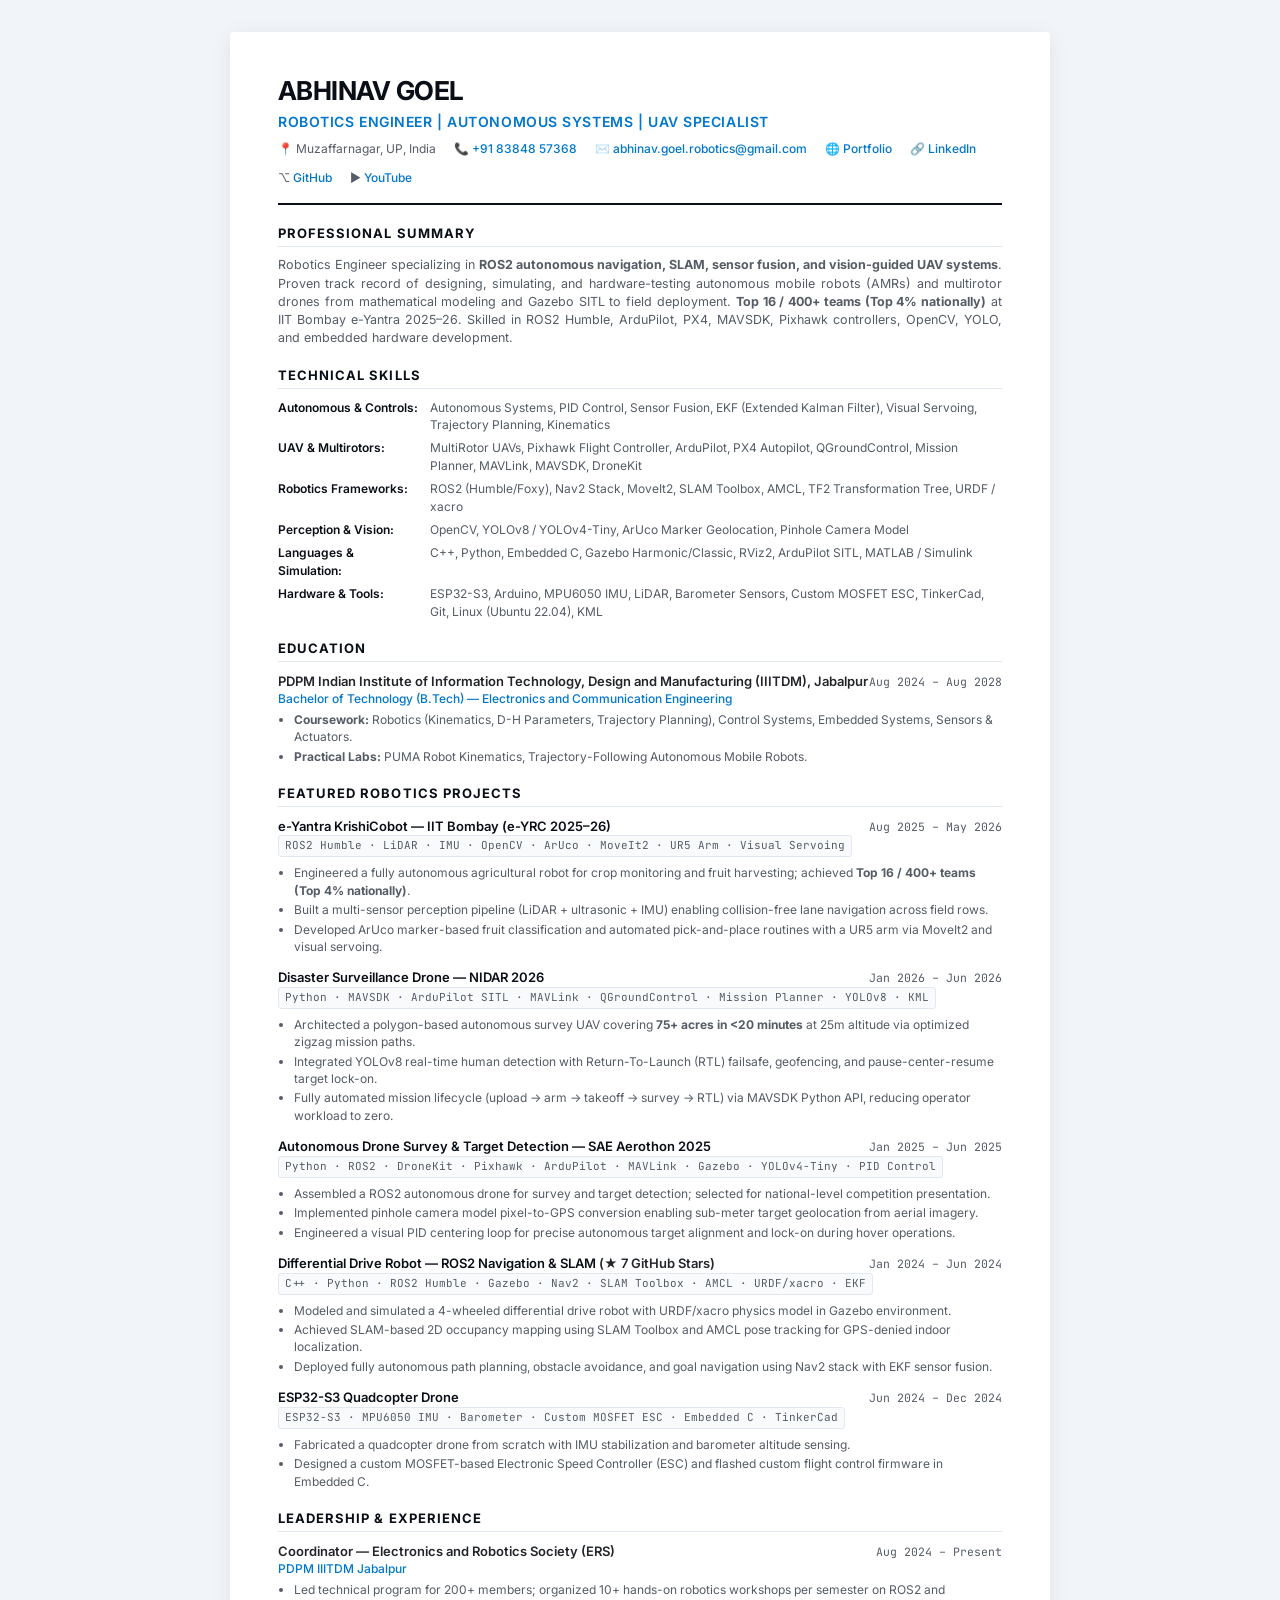
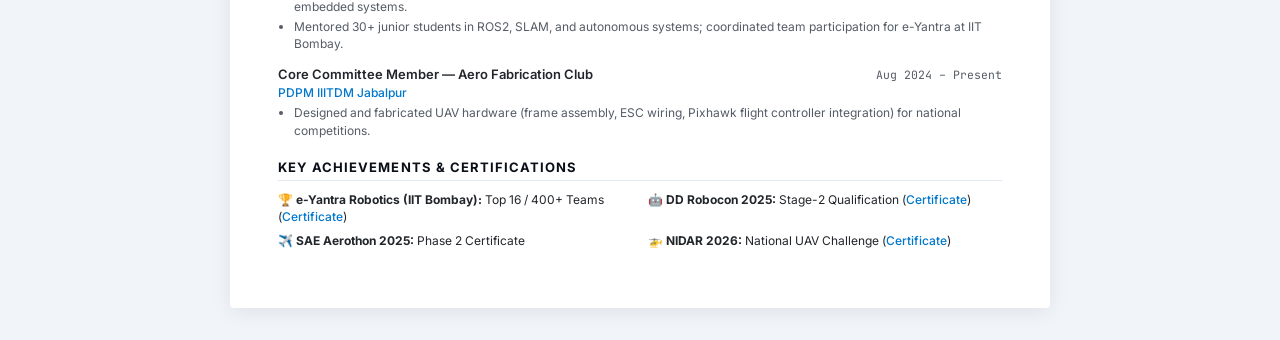
==== Resume/Abhinav_Goel_Resume.html @ ff502077 "Add professional Robotics Engineer resumes (PDF, HTML, MD) with hyperlinks and updated skills" ====
<!DOCTYPE html>
<html lang="en">
<head>
<meta charset="UTF-8">
<meta name="viewport" content="width=device-width, initial-scale=1.0">
<title>Abhinav Goel — Robotics Engineer Resume</title>
<style>
  @import url('https://fonts.googleapis.com/css2?family=Inter:wght@300;400;500;600;700&family=JetBrains+Mono:wght@400;500&display=swap');
  
  :root {
    --primary: #0a0e17;
    --accent: #0077cc;
    --text: #22252a;
    --text-muted: #555c66;
    --border: #e2e8f0;
    --bg-subtle: #f8fafc;
  }
  
  * { box-sizing: border-box; margin: 0; padding: 0; }
  body {
    font-family: 'Inter', -apple-system, BlinkMacSystemFont, sans-serif;
    color: var(--text);
    background: #f1f5f9;
    line-height: 1.45;
    font-size: 13px;
    padding: 2rem 0;
  }
  
  .page {
    max-width: 820px;
    margin: 0 auto;
    background: #ffffff;
    padding: 2.5rem 3rem;
    box-shadow: 0 4px 20px rgba(0,0,0,0.08);
    border-radius: 4px;
  }
  
  header {
    border-bottom: 2px solid var(--primary);
    padding-bottom: 1rem;
    margin-bottom: 1.2rem;
  }
  
  h1 {
    font-size: 26px;
    font-weight: 700;
    letter-spacing: -0.02em;
    color: var(--primary);
    text-transform: uppercase;
  }
  
  .subtitle {
    font-size: 14px;
    font-weight: 600;
    color: var(--accent);
    margin-top: 2px;
    margin-bottom: 8px;
    text-transform: uppercase;
    letter-spacing: 0.04em;
  }
  
  .contact-bar {
    display: flex;
    flex-wrap: wrap;
    gap: 12px 18px;
    font-size: 12px;
    color: var(--text-muted);
  }
  
  .contact-bar a {
    color: var(--accent);
    text-decoration: none;
    font-weight: 500;
  }
  
  .contact-bar a:hover { text-decoration: underline; }
  
  section { margin-bottom: 1.2rem; }
  
  .sec-title {
    font-size: 13px;
    font-weight: 700;
    text-transform: uppercase;
    letter-spacing: 0.08em;
    color: var(--primary);
    border-bottom: 1px solid var(--border);
    padding-bottom: 3px;
    margin-bottom: 0.6rem;
  }
  
  .summary {
    color: var(--text-muted);
    font-size: 12.5px;
    text-align: justify;
  }
  
  .skills-grid {
    display: grid;
    grid-template-columns: 140px 1fr;
    gap: 6px 12px;
    font-size: 12px;
  }
  
  .skill-cat {
    font-weight: 600;
    color: var(--primary);
  }
  
  .skill-list {
    color: var(--text-muted);
  }
  
  .item { margin-bottom: 0.8rem; }
  .item:last-child { margin-bottom: 0; }
  
  .item-hdr {
    display: flex;
    justify-content: space-between;
    align-items: baseline;
    font-weight: 600;
    font-size: 13px;
  }
  
  .item-hdr a {
    color: var(--primary);
    text-decoration: none;
  }
  .item-hdr a:hover { color: var(--accent); }
  
  .item-sub {
    font-size: 12px;
    color: var(--accent);
    font-weight: 500;
    margin-bottom: 3px;
  }
  
  .item-date {
    font-size: 11.5px;
    color: var(--text-muted);
    font-weight: 400;
    font-family: 'JetBrains Mono', monospace;
  }
  
  ul.bullets {
    padding-left: 1rem;
    margin-top: 3px;
  }
  
  ul.bullets li {
    font-size: 12px;
    color: var(--text-muted);
    margin-bottom: 2px;
  }

  .tech-tag {
    font-family: 'JetBrains Mono', monospace;
    font-size: 11px;
    color: var(--text-muted);
    background: var(--bg-subtle);
    padding: 2px 6px;
    border-radius: 3px;
    display: inline-block;
    margin-bottom: 4px;
    border: 1px solid var(--border);
  }
  
  .cert-grid {
    display: grid;
    grid-template-columns: 1fr 1fr;
    gap: 6px 16px;
    font-size: 12px;
  }
  
  .cert-item a {
    color: var(--accent);
    text-decoration: none;
    font-weight: 500;
  }

  @media print {
    body { background: white; padding: 0; }
    .page { box-shadow: none; max-width: 100%; padding: 0; }
  }
</style>
</head>
<body>

<div class="page">
  <header>
    <h1>Abhinav Goel</h1>
    <div class="subtitle">Robotics Engineer | Autonomous Systems | UAV Specialist</div>
    <div class="contact-bar">
      <span>📍 Muzaffarnagar, UP, India</span>
      <span>📞 <a href="tel:+918384857368">+91 83848 57368</a></span>
      <span>✉️ <a href="mailto:abhinav.goel.robotics@gmail.com">abhinav.goel.robotics@gmail.com</a></span>
      <span>🌐 <a href="https://Humobot1812.github.io/Portfolio/" target="_blank">Portfolio</a></span>
      <span>🔗 <a href="https://www.linkedin.com/in/abhinav-g-1b878a2b5" target="_blank">LinkedIn</a></span>
      <span>⌥ <a href="https://github.com/Humobot1812" target="_blank">GitHub</a></span>
      <span>▶ <a href="https://www.youtube.com/@The_IIITians_World" target="_blank">YouTube</a></span>
    </div>
  </header>

  <!-- SUMMARY -->
  <section>
    <div class="sec-title">Professional Summary</div>
    <p class="summary">
      Robotics Engineer specializing in <strong>ROS2 autonomous navigation, SLAM, sensor fusion, and vision-guided UAV systems</strong>. Proven track record of designing, simulating, and hardware-testing autonomous mobile robots (AMRs) and multirotor drones from mathematical modeling and Gazebo SITL to field deployment. <strong>Top 16 / 400+ teams (Top 4% nationally)</strong> at IIT Bombay e-Yantra 2025–26. Skilled in ROS2 Humble, ArduPilot, PX4, MAVSDK, Pixhawk controllers, OpenCV, YOLO, and embedded hardware development.
    </p>
  </section>

  <!-- TECHNICAL SKILLS -->
  <section>
    <div class="sec-title">Technical Skills</div>
    <div class="skills-grid">
      <div class="skill-cat">Autonomous &amp; Controls:</div>
      <div class="skill-list">Autonomous Systems, PID Control, Sensor Fusion, EKF (Extended Kalman Filter), Visual Servoing, Trajectory Planning, Kinematics</div>
      
      <div class="skill-cat">UAV &amp; Multirotors:</div>
      <div class="skill-list">MultiRotor UAVs, Pixhawk Flight Controller, ArduPilot, PX4 Autopilot, QGroundControl, Mission Planner, MAVLink, MAVSDK, DroneKit</div>
      
      <div class="skill-cat">Robotics Frameworks:</div>
      <div class="skill-list">ROS2 (Humble/Foxy), Nav2 Stack, MoveIt2, SLAM Toolbox, AMCL, TF2 Transformation Tree, URDF / xacro</div>
      
      <div class="skill-cat">Perception &amp; Vision:</div>
      <div class="skill-list">OpenCV, YOLOv8 / YOLOv4-Tiny, ArUco Marker Geolocation, Pinhole Camera Model</div>
      
      <div class="skill-cat">Languages &amp; Simulation:</div>
      <div class="skill-list">C++, Python, Embedded C, Gazebo Harmonic/Classic, RViz2, ArduPilot SITL, MATLAB / Simulink</div>
      
      <div class="skill-cat">Hardware &amp; Tools:</div>
      <div class="skill-list">ESP32-S3, Arduino, MPU6050 IMU, LiDAR, Barometer Sensors, Custom MOSFET ESC, TinkerCad, Git, Linux (Ubuntu 22.04), KML</div>
    </div>
  </section>

  <!-- EDUCATION -->
  <section>
    <div class="sec-title">Education</div>
    <div class="item">
      <div class="item-hdr">
        <span>PDPM Indian Institute of Information Technology, Design and Manufacturing (IIITDM), Jabalpur</span>
        <span class="item-date">Aug 2024 – Aug 2028</span>
      </div>
      <div class="item-sub">Bachelor of Technology (B.Tech) — Electronics and Communication Engineering</div>
      <ul class="bullets">
        <li><strong>Coursework:</strong> Robotics (Kinematics, D-H Parameters, Trajectory Planning), Control Systems, Embedded Systems, Sensors &amp; Actuators.</li>
        <li><strong>Practical Labs:</strong> PUMA Robot Kinematics, Trajectory-Following Autonomous Mobile Robots.</li>
      </ul>
    </div>
  </section>

  <!-- FEATURED PROJECTS -->
  <section>
    <div class="sec-title">Featured Robotics Projects</div>

    <div class="item">
      <div class="item-hdr">
        <span><a href="https://github.com/Humobot1812/Krishi_Cobot" target="_blank">e-Yantra KrishiCobot — IIT Bombay (e-YRC 2025–26)</a></span>
        <span class="item-date">Aug 2025 – May 2026</span>
      </div>
      <div class="tech-tag">ROS2 Humble · LiDAR · IMU · OpenCV · ArUco · MoveIt2 · UR5 Arm · Visual Servoing</div>
      <ul class="bullets">
        <li>Engineered a fully autonomous agricultural robot for crop monitoring and fruit harvesting; achieved <strong>Top 16 / 400+ teams (Top 4% nationally)</strong>.</li>
        <li>Built a multi-sensor perception pipeline (LiDAR + ultrasonic + IMU) enabling collision-free lane navigation across field rows.</li>
        <li>Developed ArUco marker-based fruit classification and automated pick-and-place routines with a UR5 arm via MoveIt2 and visual servoing.</li>
      </ul>
    </div>

    <div class="item">
      <div class="item-hdr">
        <span><a href="https://github.com/Humobot1812/Autonomous_drone" target="_blank">Disaster Surveillance Drone — NIDAR 2026</a></span>
        <span class="item-date">Jan 2026 – Jun 2026</span>
      </div>
      <div class="tech-tag">Python · MAVSDK · ArduPilot SITL · MAVLink · QGroundControl · Mission Planner · YOLOv8 · KML</div>
      <ul class="bullets">
        <li>Architected a polygon-based autonomous survey UAV covering <strong>75+ acres in &lt;20 minutes</strong> at 25m altitude via optimized zigzag mission paths.</li>
        <li>Integrated YOLOv8 real-time human detection with Return-To-Launch (RTL) failsafe, geofencing, and pause-center-resume target lock-on.</li>
        <li>Fully automated mission lifecycle (upload → arm → takeoff → survey → RTL) via MAVSDK Python API, reducing operator workload to zero.</li>
      </ul>
    </div>

    <div class="item">
      <div class="item-hdr">
        <span><a href="https://github.com/Humobot1812/Autonomous_drone" target="_blank">Autonomous Drone Survey &amp; Target Detection — SAE Aerothon 2025</a></span>
        <span class="item-date">Jan 2025 – Jun 2025</span>
      </div>
      <div class="tech-tag">Python · ROS2 · DroneKit · Pixhawk · ArduPilot · MAVLink · Gazebo · YOLOv4-Tiny · PID Control</div>
      <ul class="bullets">
        <li>Assembled a ROS2 autonomous drone for survey and target detection; selected for national-level competition presentation.</li>
        <li>Implemented pinhole camera model pixel-to-GPS conversion enabling sub-meter target geolocation from aerial imagery.</li>
        <li>Engineered a visual PID centering loop for precise autonomous target alignment and lock-on during hover operations.</li>
      </ul>
    </div>

    <div class="item">
      <div class="item-hdr">
        <span><a href="https://github.com/Humobot1812/Differential-Drive-ROS2-Navigation-Project" target="_blank">Differential Drive Robot — ROS2 Navigation &amp; SLAM</a> (★ 7 GitHub Stars)</span>
        <span class="item-date">Jan 2024 – Jun 2024</span>
      </div>
      <div class="tech-tag">C++ · Python · ROS2 Humble · Gazebo · Nav2 · SLAM Toolbox · AMCL · URDF/xacro · EKF</div>
      <ul class="bullets">
        <li>Modeled and simulated a 4-wheeled differential drive robot with URDF/xacro physics model in Gazebo environment.</li>
        <li>Achieved SLAM-based 2D occupancy mapping using SLAM Toolbox and AMCL pose tracking for GPS-denied indoor localization.</li>
        <li>Deployed fully autonomous path planning, obstacle avoidance, and goal navigation using Nav2 stack with EKF sensor fusion.</li>
      </ul>
    </div>

    <div class="item">
      <div class="item-hdr">
        <span><a href="https://youtube.com/playlist?list=PLQcgql__dXrcVR0A4IEijRmWpTvdtAOpG&si=FmyR1rqhcqY7-uyH" target="_blank">ESP32-S3 Quadcopter Drone</a></span>
        <span class="item-date">Jun 2024 – Dec 2024</span>
      </div>
      <div class="tech-tag">ESP32-S3 · MPU6050 IMU · Barometer · Custom MOSFET ESC · Embedded C · TinkerCad</div>
      <ul class="bullets">
        <li>Fabricated a quadcopter drone from scratch with IMU stabilization and barometer altitude sensing.</li>
        <li>Designed a custom MOSFET-based Electronic Speed Controller (ESC) and flashed custom flight control firmware in Embedded C.</li>
      </ul>
    </div>
  </section>

  <!-- EXPERIENCE & LEADERSHIP -->
  <section>
    <div class="sec-title">Leadership &amp; Experience</div>
    <div class="item">
      <div class="item-hdr">
        <span>Coordinator — Electronics and Robotics Society (ERS)</span>
        <span class="item-date">Aug 2024 – Present</span>
      </div>
      <div class="item-sub">PDPM IIITDM Jabalpur</div>
      <ul class="bullets">
        <li>Led technical program for 200+ members; organized 10+ hands-on robotics workshops per semester on ROS2 and embedded systems.</li>
        <li>Mentored 30+ junior students in ROS2, SLAM, and autonomous systems; coordinated team participation for e-Yantra at IIT Bombay.</li>
      </ul>
    </div>

    <div class="item">
      <div class="item-hdr">
        <span>Core Committee Member — Aero Fabrication Club</span>
        <span class="item-date">Aug 2024 – Present</span>
      </div>
      <div class="item-sub">PDPM IIITDM Jabalpur</div>
      <ul class="bullets">
        <li>Designed and fabricated UAV hardware (frame assembly, ESC wiring, Pixhawk flight controller integration) for national competitions.</li>
      </ul>
    </div>
  </section>

  <!-- ACHIEVEMENTS & CERTIFICATIONS -->
  <section>
    <div class="sec-title">Key Achievements &amp; Certifications</div>
    <div class="cert-grid">
      <div class="cert-item">🏆 <strong>e-Yantra Robotics (IIT Bombay):</strong> Top 16 / 400+ Teams (<a href="https://Humobot1812.github.io/Portfolio/eyantra_certificate.pdf" target="_blank">Certificate</a>)</div>
      <div class="cert-item">🤖 <strong>DD Robocon 2025:</strong> Stage-2 Qualification (<a href="https://Humobot1812.github.io/Portfolio/Robocon_certificate.jpeg" target="_blank">Certificate</a>)</div>
      <div class="cert-item">✈️ <strong>SAE Aerothon 2025:</strong> Phase 2 Certificate</div>
      <div class="cert-item">🚁 <strong>NIDAR 2026:</strong> National UAV Challenge (<a href="https://Humobot1812.github.io/Portfolio/Nidar_certificate.jpeg" target="_blank">Certificate</a>)</div>
    </div>
  </section>
</div>

</body>
</html>
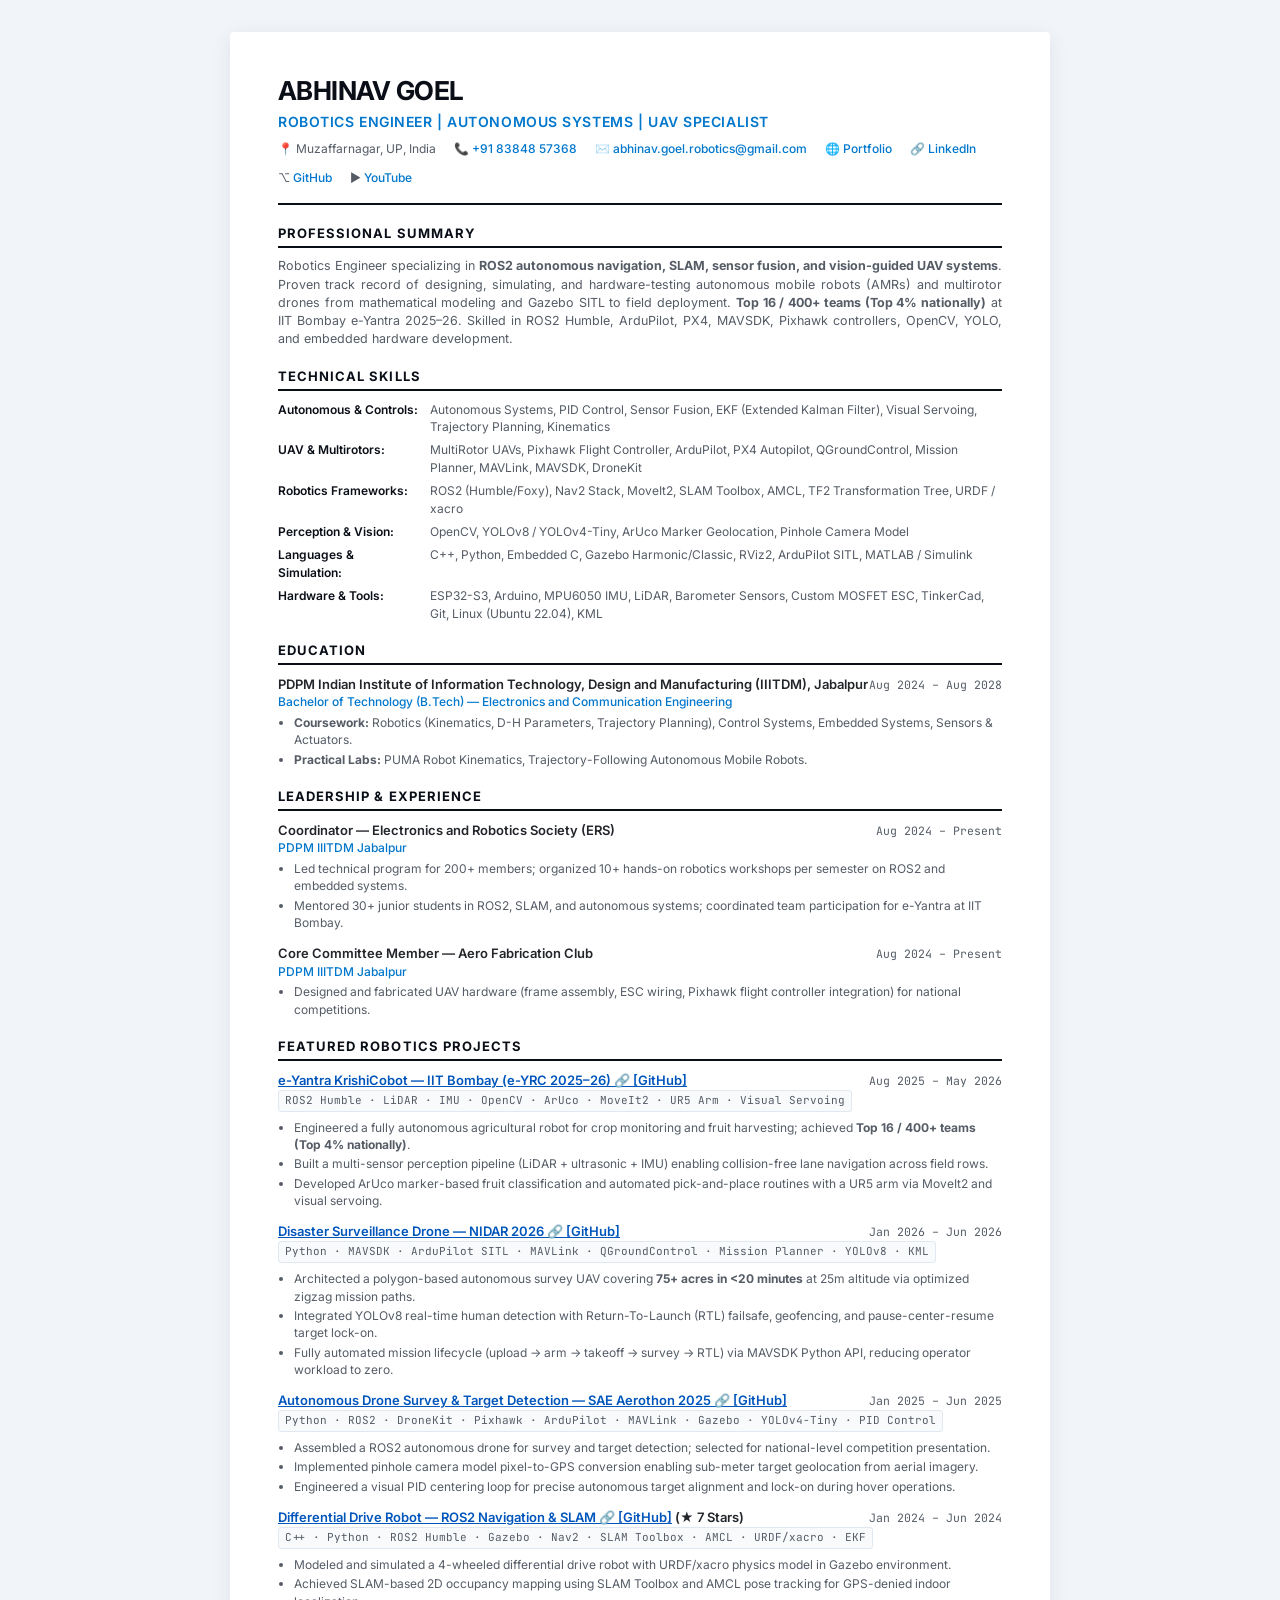
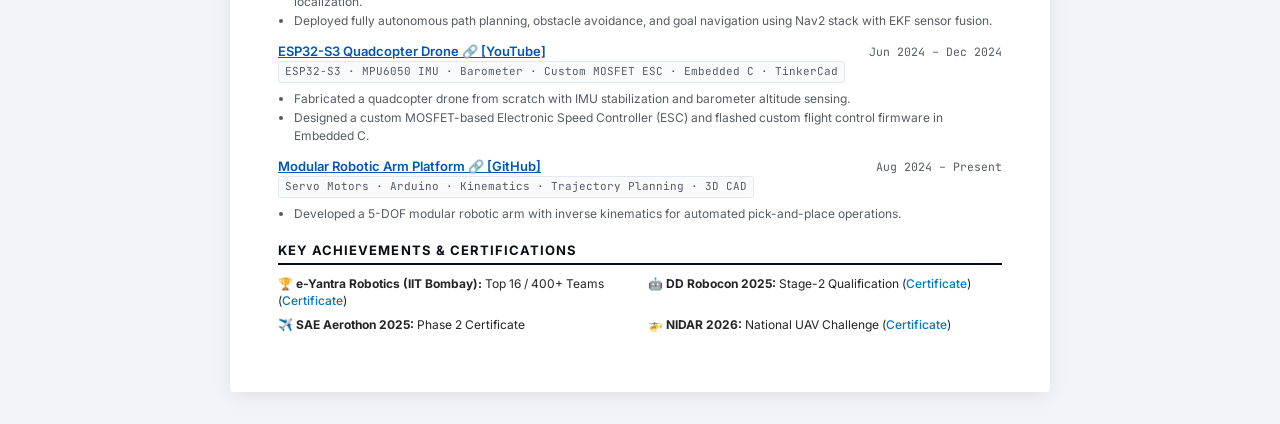
==== commit b5096f07: "Reorder Leadership & Experience before Featured Projects, darken separation lines, and add hyperlink" ====
--- a/Resume/Abhinav_Goel_Resume.html
+++ b/Resume/Abhinav_Goel_Resume.html
@@ -83,7 +83,7 @@
     text-transform: uppercase;
     letter-spacing: 0.08em;
     color: var(--primary);
-    border-bottom: 1px solid var(--border);
+    border-bottom: 2px solid #0a0e17;
     padding-bottom: 3px;
     margin-bottom: 0.6rem;
   }
@@ -122,10 +122,11 @@
   }
   
   .item-hdr a {
-    color: var(--primary);
-    text-decoration: none;
-  }
-  .item-hdr a:hover { color: var(--accent); }
+    color: #0055bb;
+    text-decoration: underline;
+    font-weight: 600;
+  }
+  .item-hdr a:hover { color: #003388; }
   
   .item-sub {
     font-size: 12px;
@@ -177,9 +178,24 @@
     font-weight: 500;
   }
 
+  @page {
+    size: letter portrait;
+    margin: 10mm 12mm;
+  }
+
   @media print {
-    body { background: white; padding: 0; }
-    .page { box-shadow: none; max-width: 100%; padding: 0; }
+    html, body {
+      background: white;
+      padding: 0;
+      margin: 0;
+      width: 100%;
+    }
+    .page {
+      box-shadow: none;
+      max-width: 100%;
+      padding: 0;
+      margin: 0;
+    }
   }
 </style>
 </head>
@@ -248,13 +264,40 @@
     </div>
   </section>
 
+  <!-- LEADERSHIP & EXPERIENCE -->
+  <section>
+    <div class="sec-title">Leadership &amp; Experience</div>
+    <div class="item">
+      <div class="item-hdr">
+        <span>Coordinator — Electronics and Robotics Society (ERS)</span>
+        <span class="item-date">Aug 2024 – Present</span>
+      </div>
+      <div class="item-sub">PDPM IIITDM Jabalpur</div>
+      <ul class="bullets">
+        <li>Led technical program for 200+ members; organized 10+ hands-on robotics workshops per semester on ROS2 and embedded systems.</li>
+        <li>Mentored 30+ junior students in ROS2, SLAM, and autonomous systems; coordinated team participation for e-Yantra at IIT Bombay.</li>
+      </ul>
+    </div>
+
+    <div class="item">
+      <div class="item-hdr">
+        <span>Core Committee Member — Aero Fabrication Club</span>
+        <span class="item-date">Aug 2024 – Present</span>
+      </div>
+      <div class="item-sub">PDPM IIITDM Jabalpur</div>
+      <ul class="bullets">
+        <li>Designed and fabricated UAV hardware (frame assembly, ESC wiring, Pixhawk flight controller integration) for national competitions.</li>
+      </ul>
+    </div>
+  </section>
+
   <!-- FEATURED PROJECTS -->
   <section>
     <div class="sec-title">Featured Robotics Projects</div>
 
     <div class="item">
       <div class="item-hdr">
-        <span><a href="https://github.com/Humobot1812/Krishi_Cobot" target="_blank">e-Yantra KrishiCobot — IIT Bombay (e-YRC 2025–26)</a></span>
+        <span><a href="https://github.com/Humobot1812/Krishi_Cobot" target="_blank">e-Yantra KrishiCobot — IIT Bombay (e-YRC 2025–26) 🔗 [GitHub]</a></span>
         <span class="item-date">Aug 2025 – May 2026</span>
       </div>
       <div class="tech-tag">ROS2 Humble · LiDAR · IMU · OpenCV · ArUco · MoveIt2 · UR5 Arm · Visual Servoing</div>
@@ -267,7 +310,7 @@
 
     <div class="item">
       <div class="item-hdr">
-        <span><a href="https://github.com/Humobot1812/Autonomous_drone" target="_blank">Disaster Surveillance Drone — NIDAR 2026</a></span>
+        <span><a href="https://github.com/Humobot1812/Autonomous_drone" target="_blank">Disaster Surveillance Drone — NIDAR 2026 🔗 [GitHub]</a></span>
         <span class="item-date">Jan 2026 – Jun 2026</span>
       </div>
       <div class="tech-tag">Python · MAVSDK · ArduPilot SITL · MAVLink · QGroundControl · Mission Planner · YOLOv8 · KML</div>
@@ -280,7 +323,7 @@
 
     <div class="item">
       <div class="item-hdr">
-        <span><a href="https://github.com/Humobot1812/Autonomous_drone" target="_blank">Autonomous Drone Survey &amp; Target Detection — SAE Aerothon 2025</a></span>
+        <span><a href="https://github.com/Humobot1812/Autonomous_drone" target="_blank">Autonomous Drone Survey &amp; Target Detection — SAE Aerothon 2025 🔗 [GitHub]</a></span>
         <span class="item-date">Jan 2025 – Jun 2025</span>
       </div>
       <div class="tech-tag">Python · ROS2 · DroneKit · Pixhawk · ArduPilot · MAVLink · Gazebo · YOLOv4-Tiny · PID Control</div>
@@ -293,7 +336,7 @@
 
     <div class="item">
       <div class="item-hdr">
-        <span><a href="https://github.com/Humobot1812/Differential-Drive-ROS2-Navigation-Project" target="_blank">Differential Drive Robot — ROS2 Navigation &amp; SLAM</a> (★ 7 GitHub Stars)</span>
+        <span><a href="https://github.com/Humobot1812/Differential-Drive-ROS2-Navigation-Project" target="_blank">Differential Drive Robot — ROS2 Navigation &amp; SLAM 🔗 [GitHub]</a> (★ 7 Stars)</span>
         <span class="item-date">Jan 2024 – Jun 2024</span>
       </div>
       <div class="tech-tag">C++ · Python · ROS2 Humble · Gazebo · Nav2 · SLAM Toolbox · AMCL · URDF/xacro · EKF</div>
@@ -306,7 +349,7 @@
 
     <div class="item">
       <div class="item-hdr">
-        <span><a href="https://youtube.com/playlist?list=PLQcgql__dXrcVR0A4IEijRmWpTvdtAOpG&si=FmyR1rqhcqY7-uyH" target="_blank">ESP32-S3 Quadcopter Drone</a></span>
+        <span><a href="https://youtube.com/playlist?list=PLQcgql__dXrcVR0A4IEijRmWpTvdtAOpG&si=FmyR1rqhcqY7-uyH" target="_blank">ESP32-S3 Quadcopter Drone 🔗 [YouTube]</a></span>
         <span class="item-date">Jun 2024 – Dec 2024</span>
       </div>
       <div class="tech-tag">ESP32-S3 · MPU6050 IMU · Barometer · Custom MOSFET ESC · Embedded C · TinkerCad</div>
@@ -315,31 +358,15 @@
         <li>Designed a custom MOSFET-based Electronic Speed Controller (ESC) and flashed custom flight control firmware in Embedded C.</li>
       </ul>
     </div>
-  </section>
-
-  <!-- EXPERIENCE & LEADERSHIP -->
-  <section>
-    <div class="sec-title">Leadership &amp; Experience</div>
-    <div class="item">
-      <div class="item-hdr">
-        <span>Coordinator — Electronics and Robotics Society (ERS)</span>
+
+    <div class="item">
+      <div class="item-hdr">
+        <span><a href="https://github.com/Humobot1812/Robotic_arm" target="_blank">Modular Robotic Arm Platform 🔗 [GitHub]</a></span>
         <span class="item-date">Aug 2024 – Present</span>
       </div>
-      <div class="item-sub">PDPM IIITDM Jabalpur</div>
-      <ul class="bullets">
-        <li>Led technical program for 200+ members; organized 10+ hands-on robotics workshops per semester on ROS2 and embedded systems.</li>
-        <li>Mentored 30+ junior students in ROS2, SLAM, and autonomous systems; coordinated team participation for e-Yantra at IIT Bombay.</li>
-      </ul>
-    </div>
-
-    <div class="item">
-      <div class="item-hdr">
-        <span>Core Committee Member — Aero Fabrication Club</span>
-        <span class="item-date">Aug 2024 – Present</span>
-      </div>
-      <div class="item-sub">PDPM IIITDM Jabalpur</div>
-      <ul class="bullets">
-        <li>Designed and fabricated UAV hardware (frame assembly, ESC wiring, Pixhawk flight controller integration) for national competitions.</li>
+      <div class="tech-tag">Servo Motors · Arduino · Kinematics · Trajectory Planning · 3D CAD</div>
+      <ul class="bullets">
+        <li>Developed a 5-DOF modular robotic arm with inverse kinematics for automated pick-and-place operations.</li>
       </ul>
     </div>
   </section>
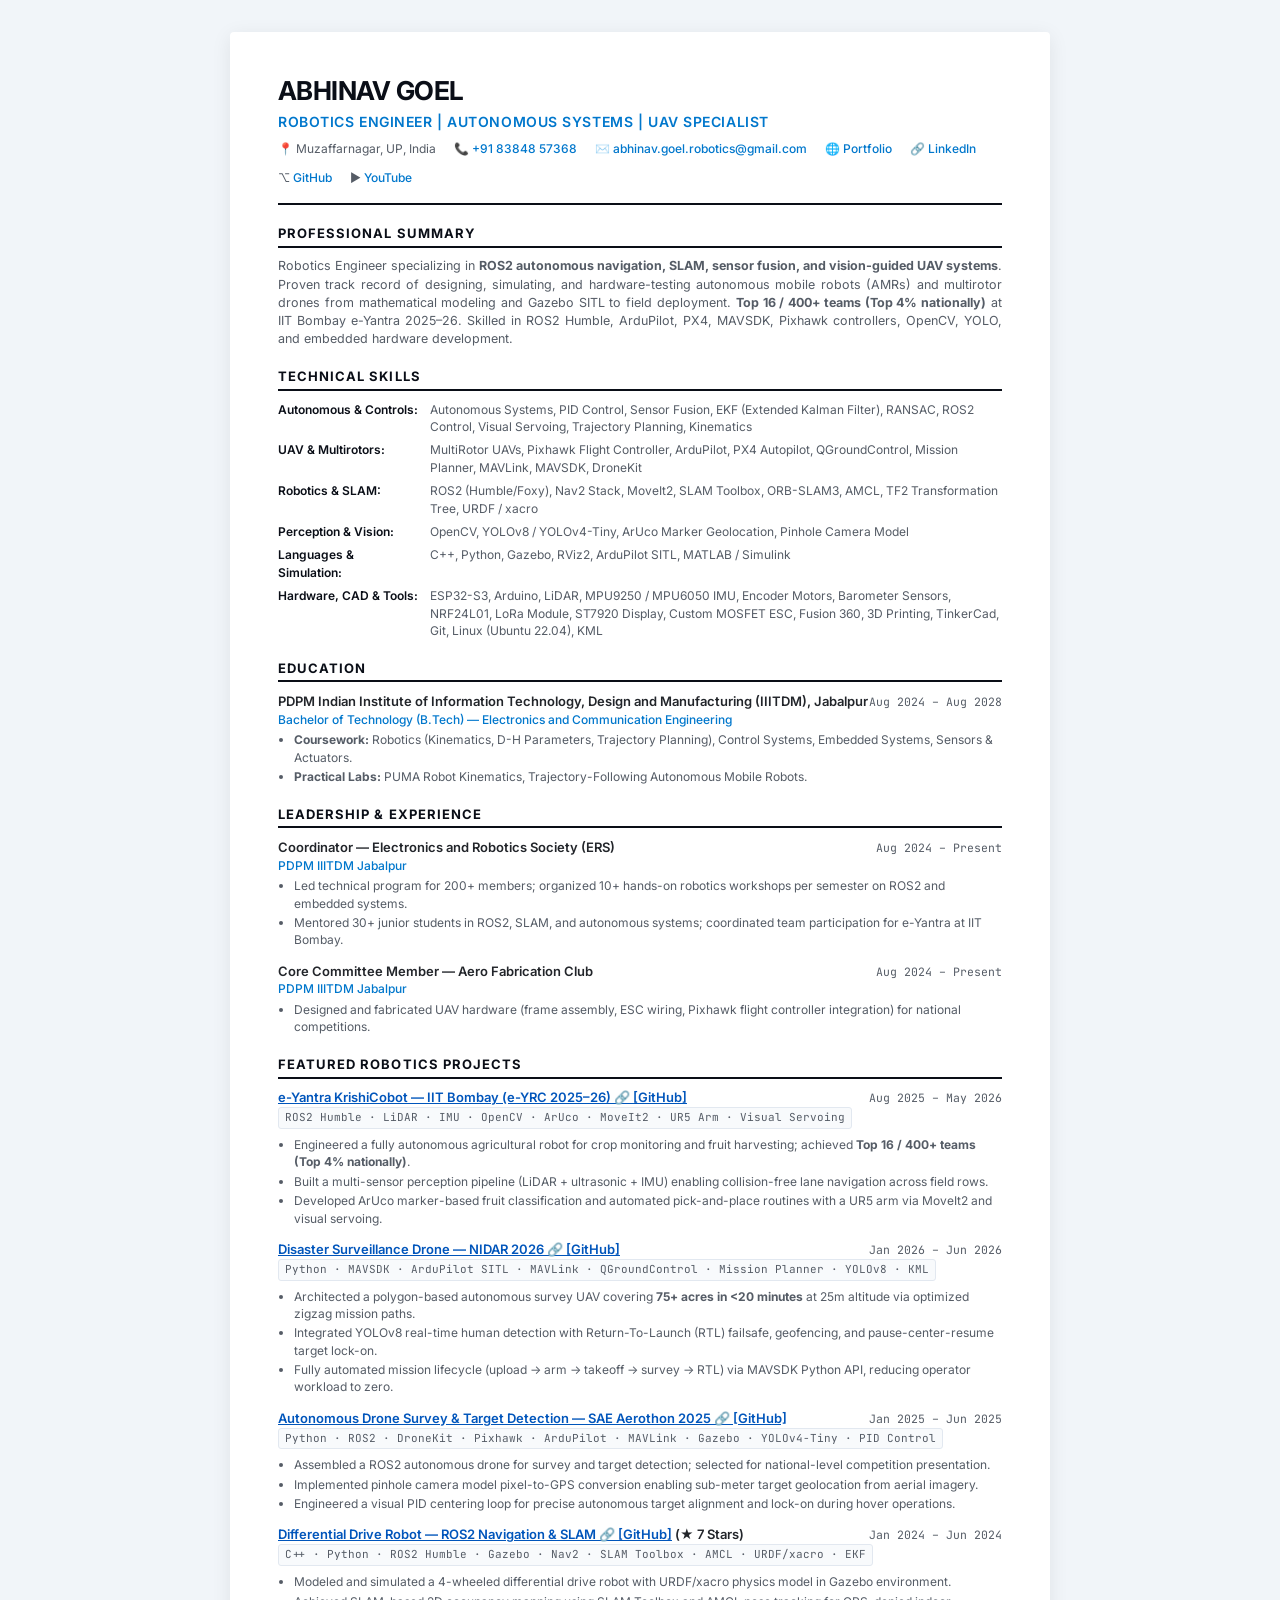
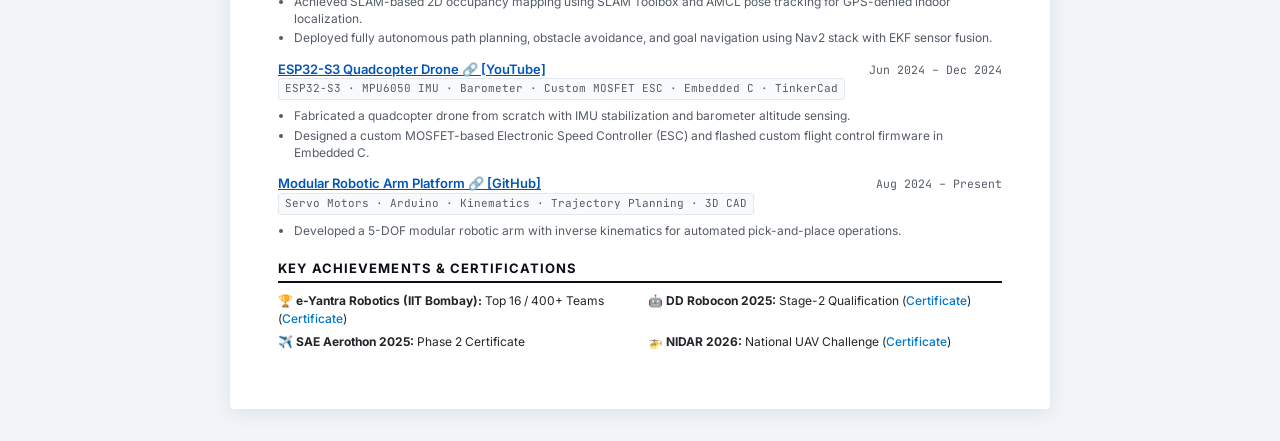
==== commit 770b634a: "Update technical skills: remove Embedded C & Gazebo Harmonic, add Fusion 360, Gazebo, ORB-SLAM3, RAN" ====
--- a/Resume/Abhinav_Goel_Resume.html
+++ b/Resume/Abhinav_Goel_Resume.html
@@ -229,22 +229,22 @@
     <div class="sec-title">Technical Skills</div>
     <div class="skills-grid">
       <div class="skill-cat">Autonomous &amp; Controls:</div>
-      <div class="skill-list">Autonomous Systems, PID Control, Sensor Fusion, EKF (Extended Kalman Filter), Visual Servoing, Trajectory Planning, Kinematics</div>
+      <div class="skill-list">Autonomous Systems, PID Control, Sensor Fusion, EKF (Extended Kalman Filter), RANSAC, ROS2 Control, Visual Servoing, Trajectory Planning, Kinematics</div>
       
       <div class="skill-cat">UAV &amp; Multirotors:</div>
       <div class="skill-list">MultiRotor UAVs, Pixhawk Flight Controller, ArduPilot, PX4 Autopilot, QGroundControl, Mission Planner, MAVLink, MAVSDK, DroneKit</div>
       
-      <div class="skill-cat">Robotics Frameworks:</div>
-      <div class="skill-list">ROS2 (Humble/Foxy), Nav2 Stack, MoveIt2, SLAM Toolbox, AMCL, TF2 Transformation Tree, URDF / xacro</div>
+      <div class="skill-cat">Robotics &amp; SLAM:</div>
+      <div class="skill-list">ROS2 (Humble/Foxy), Nav2 Stack, MoveIt2, SLAM Toolbox, ORB-SLAM3, AMCL, TF2 Transformation Tree, URDF / xacro</div>
       
       <div class="skill-cat">Perception &amp; Vision:</div>
       <div class="skill-list">OpenCV, YOLOv8 / YOLOv4-Tiny, ArUco Marker Geolocation, Pinhole Camera Model</div>
       
       <div class="skill-cat">Languages &amp; Simulation:</div>
-      <div class="skill-list">C++, Python, Embedded C, Gazebo Harmonic/Classic, RViz2, ArduPilot SITL, MATLAB / Simulink</div>
-      
-      <div class="skill-cat">Hardware &amp; Tools:</div>
-      <div class="skill-list">ESP32-S3, Arduino, MPU6050 IMU, LiDAR, Barometer Sensors, Custom MOSFET ESC, TinkerCad, Git, Linux (Ubuntu 22.04), KML</div>
+      <div class="skill-list">C++, Python, Gazebo, RViz2, ArduPilot SITL, MATLAB / Simulink</div>
+      
+      <div class="skill-cat">Hardware, CAD &amp; Tools:</div>
+      <div class="skill-list">ESP32-S3, Arduino, LiDAR, MPU9250 / MPU6050 IMU, Encoder Motors, Barometer Sensors, NRF24L01, LoRa Module, ST7920 Display, Custom MOSFET ESC, Fusion 360, 3D Printing, TinkerCad, Git, Linux (Ubuntu 22.04), KML</div>
     </div>
   </section>
 
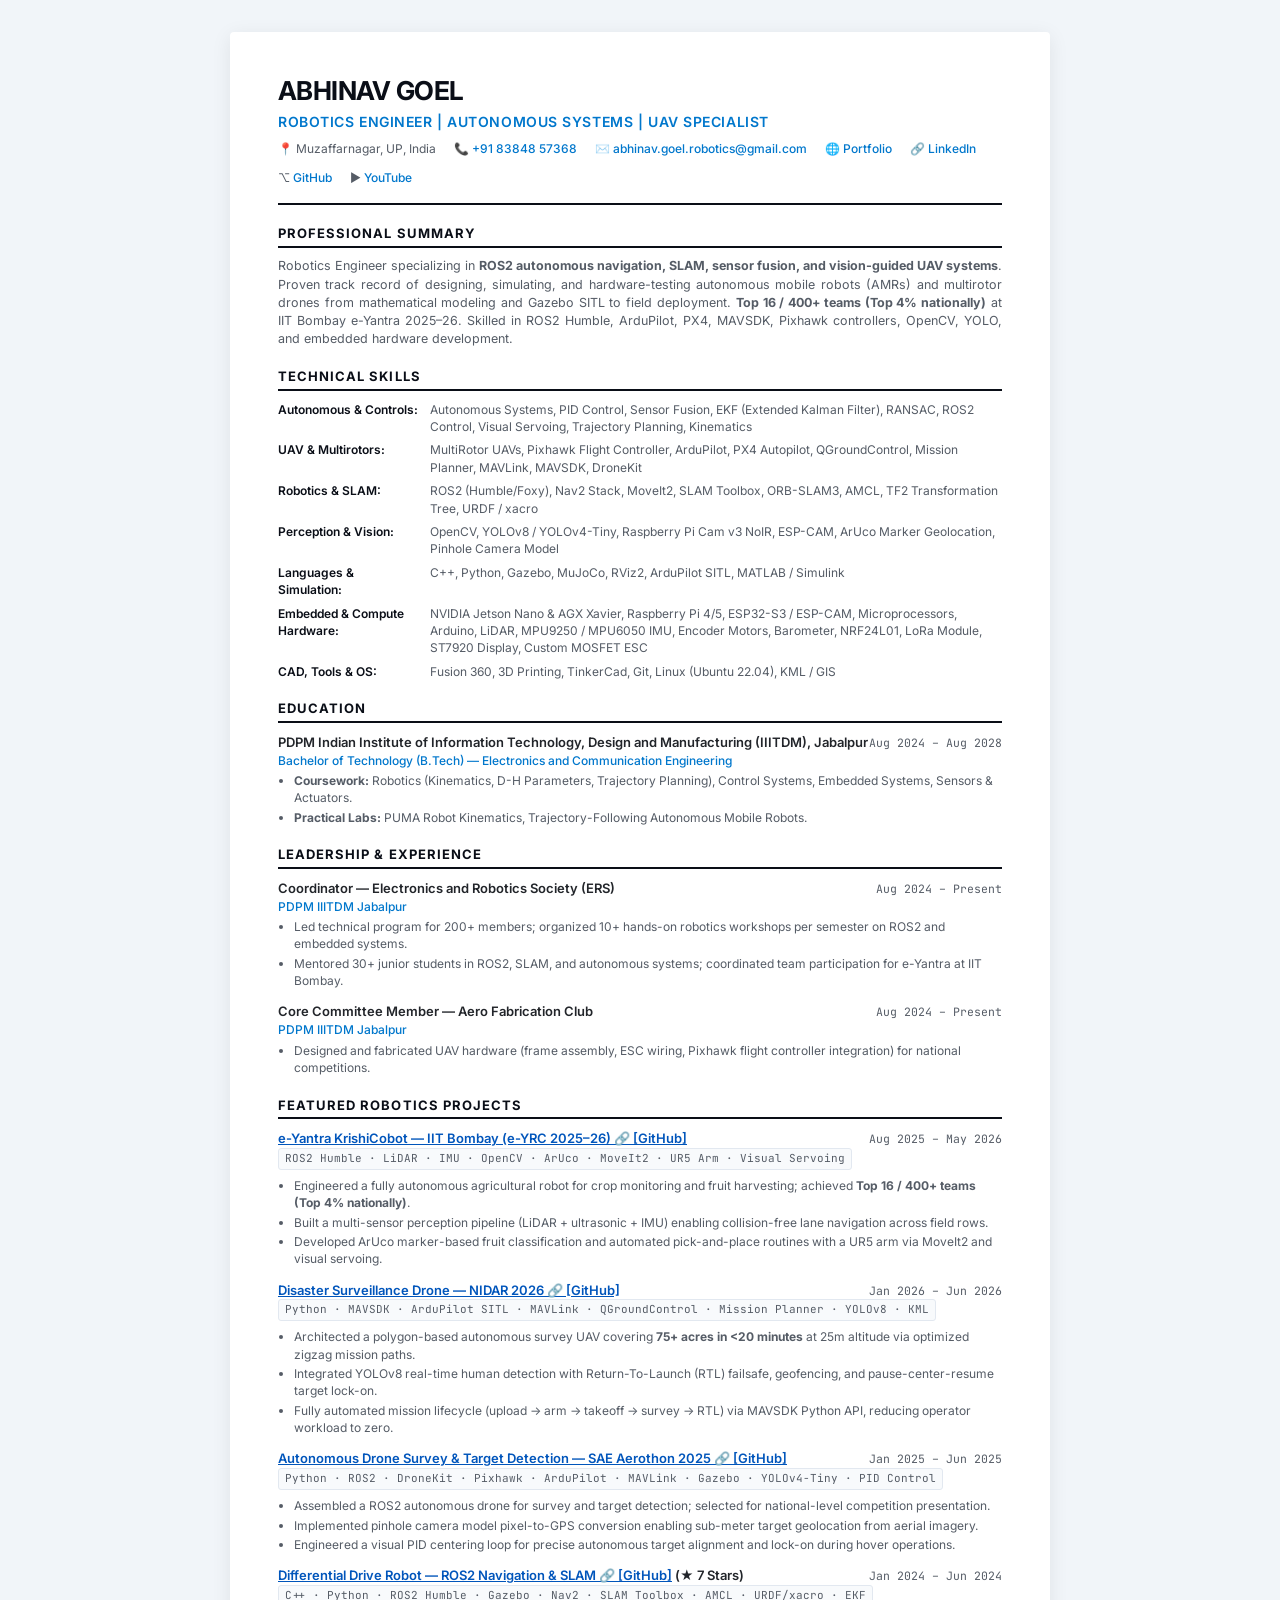
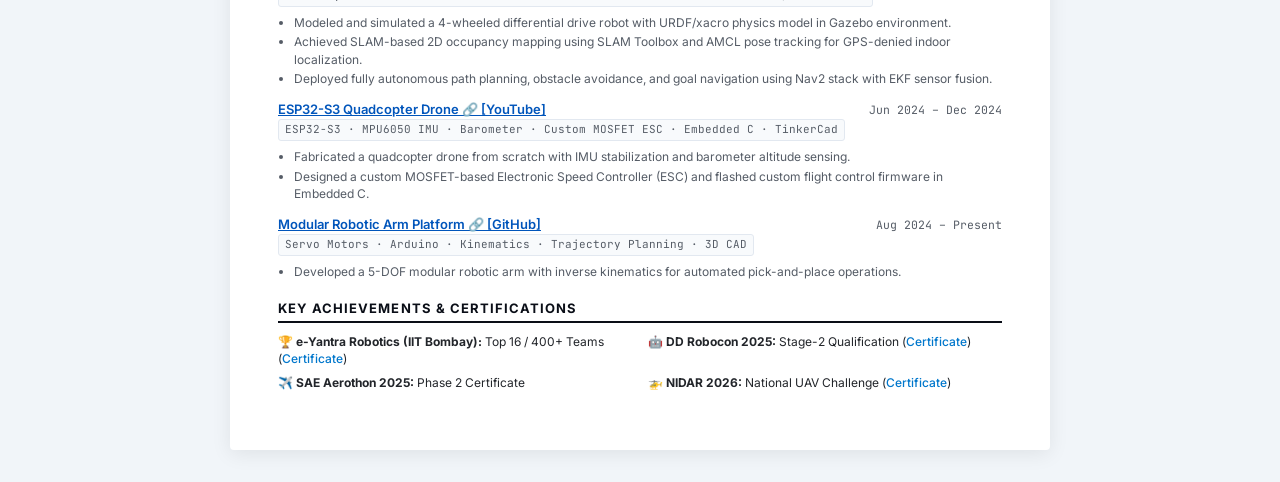
==== commit 71fe35e2: "Add Microprocessors, Raspberry Pi 4/5, RPi Cam v3 NoIR, ESP-CAM, Jetson Nano & Xavier, MuJoCo to tec" ====
--- a/Resume/Abhinav_Goel_Resume.html
+++ b/Resume/Abhinav_Goel_Resume.html
@@ -238,13 +238,16 @@
       <div class="skill-list">ROS2 (Humble/Foxy), Nav2 Stack, MoveIt2, SLAM Toolbox, ORB-SLAM3, AMCL, TF2 Transformation Tree, URDF / xacro</div>
       
       <div class="skill-cat">Perception &amp; Vision:</div>
-      <div class="skill-list">OpenCV, YOLOv8 / YOLOv4-Tiny, ArUco Marker Geolocation, Pinhole Camera Model</div>
+      <div class="skill-list">OpenCV, YOLOv8 / YOLOv4-Tiny, Raspberry Pi Cam v3 NoIR, ESP-CAM, ArUco Marker Geolocation, Pinhole Camera Model</div>
       
       <div class="skill-cat">Languages &amp; Simulation:</div>
-      <div class="skill-list">C++, Python, Gazebo, RViz2, ArduPilot SITL, MATLAB / Simulink</div>
-      
-      <div class="skill-cat">Hardware, CAD &amp; Tools:</div>
-      <div class="skill-list">ESP32-S3, Arduino, LiDAR, MPU9250 / MPU6050 IMU, Encoder Motors, Barometer Sensors, NRF24L01, LoRa Module, ST7920 Display, Custom MOSFET ESC, Fusion 360, 3D Printing, TinkerCad, Git, Linux (Ubuntu 22.04), KML</div>
+      <div class="skill-list">C++, Python, Gazebo, MuJoCo, RViz2, ArduPilot SITL, MATLAB / Simulink</div>
+      
+      <div class="skill-cat">Embedded &amp; Compute Hardware:</div>
+      <div class="skill-list">NVIDIA Jetson Nano &amp; AGX Xavier, Raspberry Pi 4/5, ESP32-S3 / ESP-CAM, Microprocessors, Arduino, LiDAR, MPU9250 / MPU6050 IMU, Encoder Motors, Barometer, NRF24L01, LoRa Module, ST7920 Display, Custom MOSFET ESC</div>
+      
+      <div class="skill-cat">CAD, Tools &amp; OS:</div>
+      <div class="skill-list">Fusion 360, 3D Printing, TinkerCad, Git, Linux (Ubuntu 22.04), KML / GIS</div>
     </div>
   </section>
 
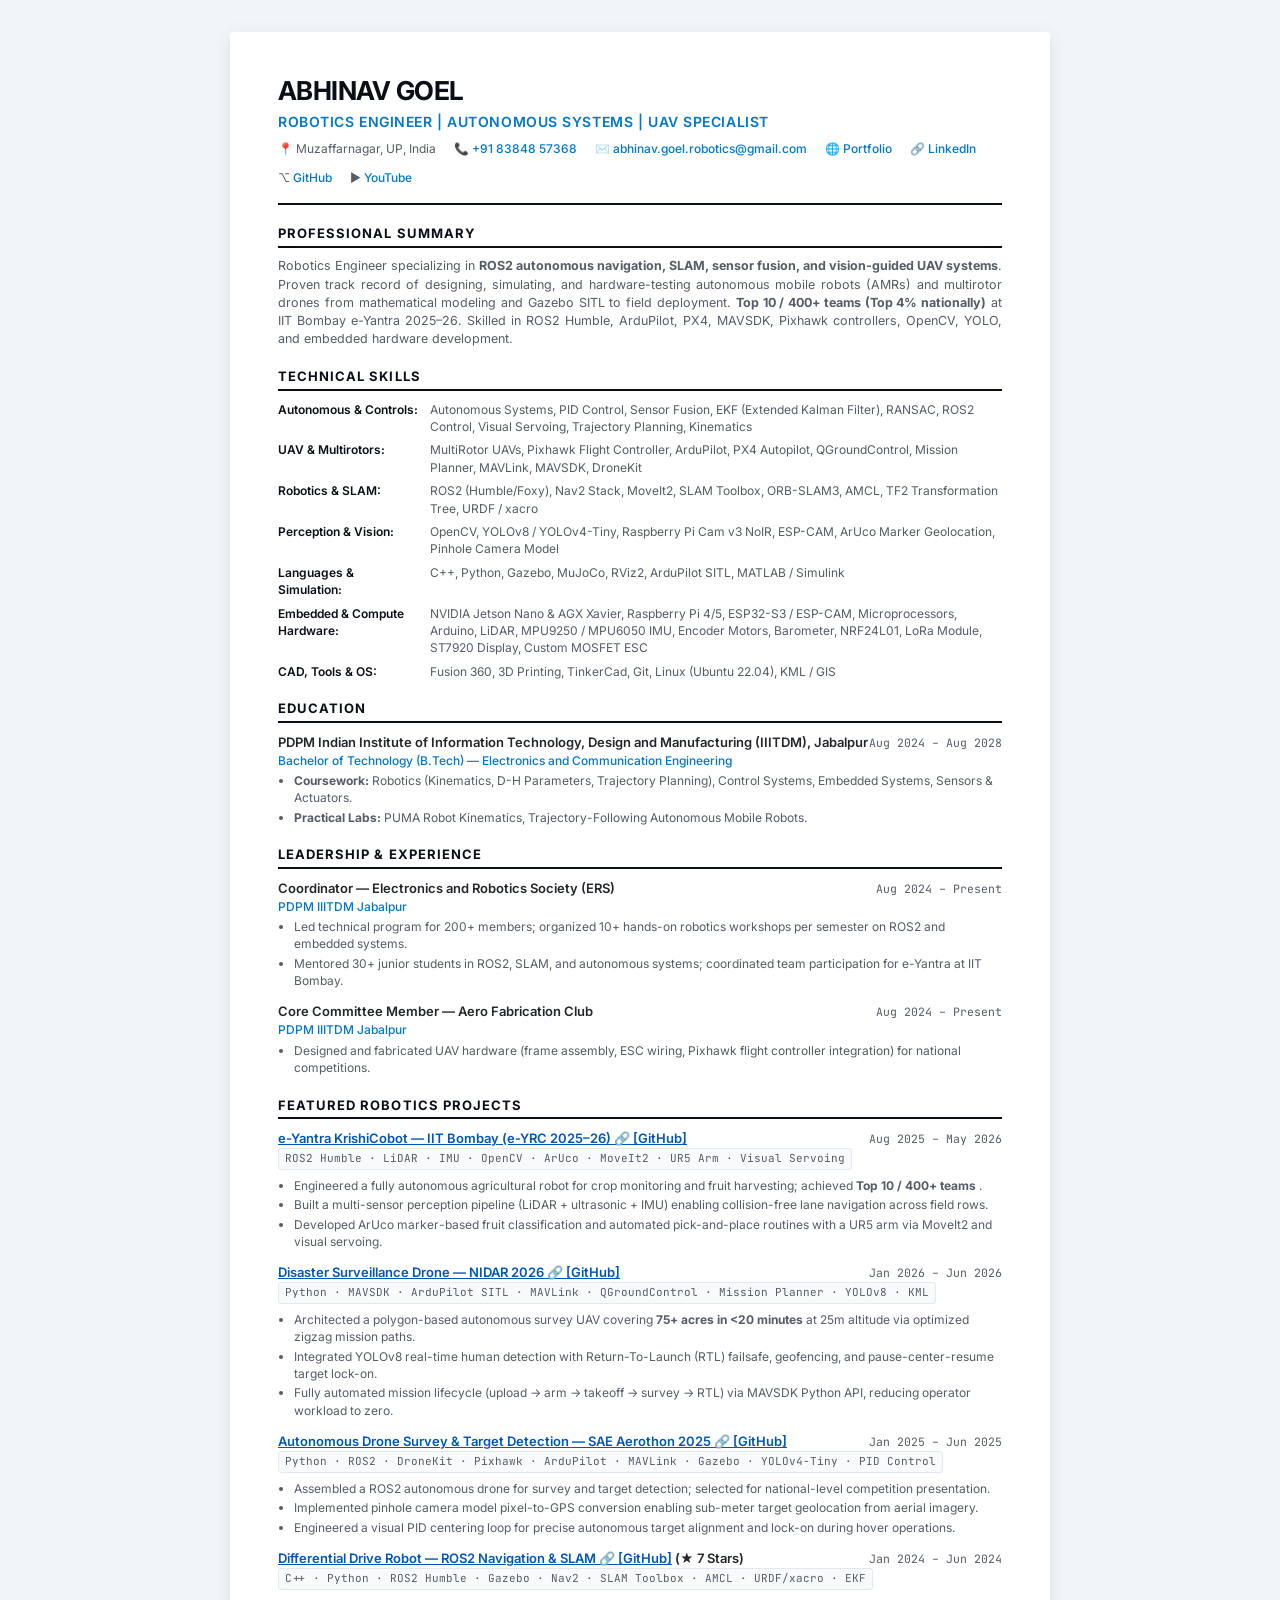
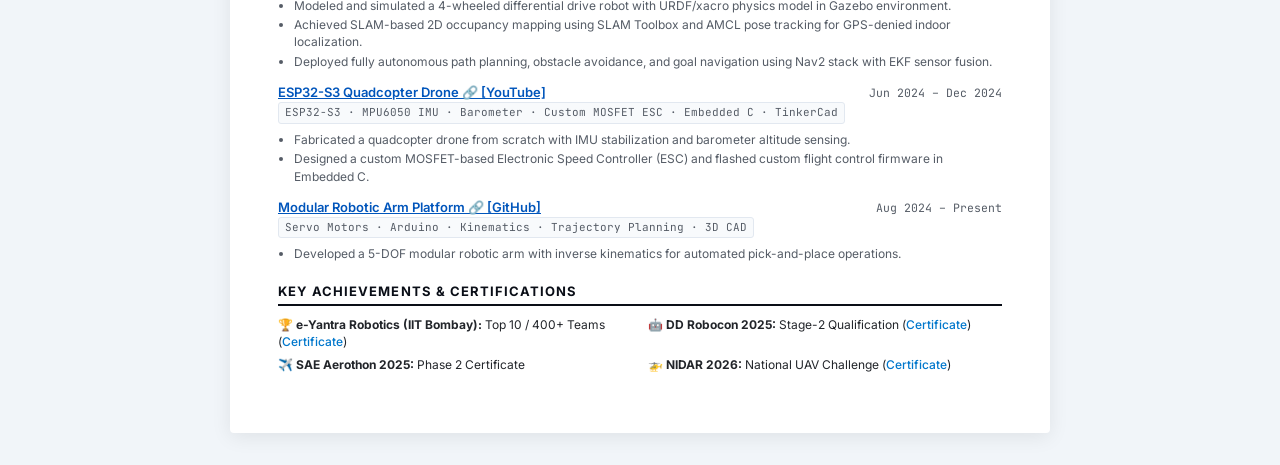
==== commit ffa8012b: "Replace Top 16 with Top 10 across all resume documents and PDF" ====
--- a/Resume/Abhinav_Goel_Resume.html
+++ b/Resume/Abhinav_Goel_Resume.html
@@ -1,390 +1,455 @@
 <!DOCTYPE html>
 <html lang="en">
+
 <head>
-<meta charset="UTF-8">
-<meta name="viewport" content="width=device-width, initial-scale=1.0">
-<title>Abhinav Goel — Robotics Engineer Resume</title>
-<style>
-  @import url('https://fonts.googleapis.com/css2?family=Inter:wght@300;400;500;600;700&family=JetBrains+Mono:wght@400;500&display=swap');
-  
-  :root {
-    --primary: #0a0e17;
-    --accent: #0077cc;
-    --text: #22252a;
-    --text-muted: #555c66;
-    --border: #e2e8f0;
-    --bg-subtle: #f8fafc;
-  }
-  
-  * { box-sizing: border-box; margin: 0; padding: 0; }
-  body {
-    font-family: 'Inter', -apple-system, BlinkMacSystemFont, sans-serif;
-    color: var(--text);
-    background: #f1f5f9;
-    line-height: 1.45;
-    font-size: 13px;
-    padding: 2rem 0;
-  }
-  
-  .page {
-    max-width: 820px;
-    margin: 0 auto;
-    background: #ffffff;
-    padding: 2.5rem 3rem;
-    box-shadow: 0 4px 20px rgba(0,0,0,0.08);
-    border-radius: 4px;
-  }
-  
-  header {
-    border-bottom: 2px solid var(--primary);
-    padding-bottom: 1rem;
-    margin-bottom: 1.2rem;
-  }
-  
-  h1 {
-    font-size: 26px;
-    font-weight: 700;
-    letter-spacing: -0.02em;
-    color: var(--primary);
-    text-transform: uppercase;
-  }
-  
-  .subtitle {
-    font-size: 14px;
-    font-weight: 600;
-    color: var(--accent);
-    margin-top: 2px;
-    margin-bottom: 8px;
-    text-transform: uppercase;
-    letter-spacing: 0.04em;
-  }
-  
-  .contact-bar {
-    display: flex;
-    flex-wrap: wrap;
-    gap: 12px 18px;
-    font-size: 12px;
-    color: var(--text-muted);
-  }
-  
-  .contact-bar a {
-    color: var(--accent);
-    text-decoration: none;
-    font-weight: 500;
-  }
-  
-  .contact-bar a:hover { text-decoration: underline; }
-  
-  section { margin-bottom: 1.2rem; }
-  
-  .sec-title {
-    font-size: 13px;
-    font-weight: 700;
-    text-transform: uppercase;
-    letter-spacing: 0.08em;
-    color: var(--primary);
-    border-bottom: 2px solid #0a0e17;
-    padding-bottom: 3px;
-    margin-bottom: 0.6rem;
-  }
-  
-  .summary {
-    color: var(--text-muted);
-    font-size: 12.5px;
-    text-align: justify;
-  }
-  
-  .skills-grid {
-    display: grid;
-    grid-template-columns: 140px 1fr;
-    gap: 6px 12px;
-    font-size: 12px;
-  }
-  
-  .skill-cat {
-    font-weight: 600;
-    color: var(--primary);
-  }
-  
-  .skill-list {
-    color: var(--text-muted);
-  }
-  
-  .item { margin-bottom: 0.8rem; }
-  .item:last-child { margin-bottom: 0; }
-  
-  .item-hdr {
-    display: flex;
-    justify-content: space-between;
-    align-items: baseline;
-    font-weight: 600;
-    font-size: 13px;
-  }
-  
-  .item-hdr a {
-    color: #0055bb;
-    text-decoration: underline;
-    font-weight: 600;
-  }
-  .item-hdr a:hover { color: #003388; }
-  
-  .item-sub {
-    font-size: 12px;
-    color: var(--accent);
-    font-weight: 500;
-    margin-bottom: 3px;
-  }
-  
-  .item-date {
-    font-size: 11.5px;
-    color: var(--text-muted);
-    font-weight: 400;
-    font-family: 'JetBrains Mono', monospace;
-  }
-  
-  ul.bullets {
-    padding-left: 1rem;
-    margin-top: 3px;
-  }
-  
-  ul.bullets li {
-    font-size: 12px;
-    color: var(--text-muted);
-    margin-bottom: 2px;
-  }
-
-  .tech-tag {
-    font-family: 'JetBrains Mono', monospace;
-    font-size: 11px;
-    color: var(--text-muted);
-    background: var(--bg-subtle);
-    padding: 2px 6px;
-    border-radius: 3px;
-    display: inline-block;
-    margin-bottom: 4px;
-    border: 1px solid var(--border);
-  }
-  
-  .cert-grid {
-    display: grid;
-    grid-template-columns: 1fr 1fr;
-    gap: 6px 16px;
-    font-size: 12px;
-  }
-  
-  .cert-item a {
-    color: var(--accent);
-    text-decoration: none;
-    font-weight: 500;
-  }
-
-  @page {
-    size: letter portrait;
-    margin: 10mm 12mm;
-  }
-
-  @media print {
-    html, body {
-      background: white;
+  <meta charset="UTF-8">
+  <meta name="viewport" content="width=device-width, initial-scale=1.0">
+  <title>Abhinav Goel — Robotics Engineer Resume</title>
+  <style>
+    @import url('https://fonts.googleapis.com/css2?family=Inter:wght@300;400;500;600;700&family=JetBrains+Mono:wght@400;500&display=swap');
+
+    :root {
+      --primary: #0a0e17;
+      --accent: #0077cc;
+      --text: #22252a;
+      --text-muted: #555c66;
+      --border: #e2e8f0;
+      --bg-subtle: #f8fafc;
+    }
+
+    * {
+      box-sizing: border-box;
+      margin: 0;
       padding: 0;
-      margin: 0;
-      width: 100%;
-    }
+    }
+
+    body {
+      font-family: 'Inter', -apple-system, BlinkMacSystemFont, sans-serif;
+      color: var(--text);
+      background: #f1f5f9;
+      line-height: 1.45;
+      font-size: 13px;
+      padding: 2rem 0;
+    }
+
     .page {
-      box-shadow: none;
-      max-width: 100%;
-      padding: 0;
-      margin: 0;
-    }
-  }
-</style>
+      max-width: 820px;
+      margin: 0 auto;
+      background: #ffffff;
+      padding: 2.5rem 3rem;
+      box-shadow: 0 4px 20px rgba(0, 0, 0, 0.08);
+      border-radius: 4px;
+    }
+
+    header {
+      border-bottom: 2px solid var(--primary);
+      padding-bottom: 1rem;
+      margin-bottom: 1.2rem;
+    }
+
+    h1 {
+      font-size: 26px;
+      font-weight: 700;
+      letter-spacing: -0.02em;
+      color: var(--primary);
+      text-transform: uppercase;
+    }
+
+    .subtitle {
+      font-size: 14px;
+      font-weight: 600;
+      color: var(--accent);
+      margin-top: 2px;
+      margin-bottom: 8px;
+      text-transform: uppercase;
+      letter-spacing: 0.04em;
+    }
+
+    .contact-bar {
+      display: flex;
+      flex-wrap: wrap;
+      gap: 12px 18px;
+      font-size: 12px;
+      color: var(--text-muted);
+    }
+
+    .contact-bar a {
+      color: var(--accent);
+      text-decoration: none;
+      font-weight: 500;
+    }
+
+    .contact-bar a:hover {
+      text-decoration: underline;
+    }
+
+    section {
+      margin-bottom: 1.2rem;
+    }
+
+    .sec-title {
+      font-size: 13px;
+      font-weight: 700;
+      text-transform: uppercase;
+      letter-spacing: 0.08em;
+      color: var(--primary);
+      border-bottom: 2px solid #0a0e17;
+      padding-bottom: 3px;
+      margin-bottom: 0.6rem;
+    }
+
+    .summary {
+      color: var(--text-muted);
+      font-size: 12.5px;
+      text-align: justify;
+    }
+
+    .skills-grid {
+      display: grid;
+      grid-template-columns: 140px 1fr;
+      gap: 6px 12px;
+      font-size: 12px;
+    }
+
+    .skill-cat {
+      font-weight: 600;
+      color: var(--primary);
+    }
+
+    .skill-list {
+      color: var(--text-muted);
+    }
+
+    .item {
+      margin-bottom: 0.8rem;
+    }
+
+    .item:last-child {
+      margin-bottom: 0;
+    }
+
+    .item-hdr {
+      display: flex;
+      justify-content: space-between;
+      align-items: baseline;
+      font-weight: 600;
+      font-size: 13px;
+    }
+
+    .item-hdr a {
+      color: #0055bb;
+      text-decoration: underline;
+      font-weight: 600;
+    }
+
+    .item-hdr a:hover {
+      color: #003388;
+    }
+
+    .item-sub {
+      font-size: 12px;
+      color: var(--accent);
+      font-weight: 500;
+      margin-bottom: 3px;
+    }
+
+    .item-date {
+      font-size: 11.5px;
+      color: var(--text-muted);
+      font-weight: 400;
+      font-family: 'JetBrains Mono', monospace;
+    }
+
+    ul.bullets {
+      padding-left: 1rem;
+      margin-top: 3px;
+    }
+
+    ul.bullets li {
+      font-size: 12px;
+      color: var(--text-muted);
+      margin-bottom: 2px;
+    }
+
+    .tech-tag {
+      font-family: 'JetBrains Mono', monospace;
+      font-size: 11px;
+      color: var(--text-muted);
+      background: var(--bg-subtle);
+      padding: 2px 6px;
+      border-radius: 3px;
+      display: inline-block;
+      margin-bottom: 4px;
+      border: 1px solid var(--border);
+    }
+
+    .cert-grid {
+      display: grid;
+      grid-template-columns: 1fr 1fr;
+      gap: 6px 16px;
+      font-size: 12px;
+    }
+
+    .cert-item a {
+      color: var(--accent);
+      text-decoration: none;
+      font-weight: 500;
+    }
+
+    @page {
+      size: letter portrait;
+      margin: 10mm 12mm;
+    }
+
+    @media print {
+
+      html,
+      body {
+        background: white;
+        padding: 0;
+        margin: 0;
+        width: 100%;
+      }
+
+      .page {
+        box-shadow: none;
+        max-width: 100%;
+        padding: 0;
+        margin: 0;
+      }
+    }
+  </style>
 </head>
+
 <body>
 
-<div class="page">
-  <header>
-    <h1>Abhinav Goel</h1>
-    <div class="subtitle">Robotics Engineer | Autonomous Systems | UAV Specialist</div>
-    <div class="contact-bar">
-      <span>📍 Muzaffarnagar, UP, India</span>
-      <span>📞 <a href="tel:+918384857368">+91 83848 57368</a></span>
-      <span>✉️ <a href="mailto:abhinav.goel.robotics@gmail.com">abhinav.goel.robotics@gmail.com</a></span>
-      <span>🌐 <a href="https://Humobot1812.github.io/Portfolio/" target="_blank">Portfolio</a></span>
-      <span>🔗 <a href="https://www.linkedin.com/in/abhinav-g-1b878a2b5" target="_blank">LinkedIn</a></span>
-      <span>⌥ <a href="https://github.com/Humobot1812" target="_blank">GitHub</a></span>
-      <span>▶ <a href="https://www.youtube.com/@The_IIITians_World" target="_blank">YouTube</a></span>
-    </div>
-  </header>
-
-  <!-- SUMMARY -->
-  <section>
-    <div class="sec-title">Professional Summary</div>
-    <p class="summary">
-      Robotics Engineer specializing in <strong>ROS2 autonomous navigation, SLAM, sensor fusion, and vision-guided UAV systems</strong>. Proven track record of designing, simulating, and hardware-testing autonomous mobile robots (AMRs) and multirotor drones from mathematical modeling and Gazebo SITL to field deployment. <strong>Top 16 / 400+ teams (Top 4% nationally)</strong> at IIT Bombay e-Yantra 2025–26. Skilled in ROS2 Humble, ArduPilot, PX4, MAVSDK, Pixhawk controllers, OpenCV, YOLO, and embedded hardware development.
-    </p>
-  </section>
-
-  <!-- TECHNICAL SKILLS -->
-  <section>
-    <div class="sec-title">Technical Skills</div>
-    <div class="skills-grid">
-      <div class="skill-cat">Autonomous &amp; Controls:</div>
-      <div class="skill-list">Autonomous Systems, PID Control, Sensor Fusion, EKF (Extended Kalman Filter), RANSAC, ROS2 Control, Visual Servoing, Trajectory Planning, Kinematics</div>
-      
-      <div class="skill-cat">UAV &amp; Multirotors:</div>
-      <div class="skill-list">MultiRotor UAVs, Pixhawk Flight Controller, ArduPilot, PX4 Autopilot, QGroundControl, Mission Planner, MAVLink, MAVSDK, DroneKit</div>
-      
-      <div class="skill-cat">Robotics &amp; SLAM:</div>
-      <div class="skill-list">ROS2 (Humble/Foxy), Nav2 Stack, MoveIt2, SLAM Toolbox, ORB-SLAM3, AMCL, TF2 Transformation Tree, URDF / xacro</div>
-      
-      <div class="skill-cat">Perception &amp; Vision:</div>
-      <div class="skill-list">OpenCV, YOLOv8 / YOLOv4-Tiny, Raspberry Pi Cam v3 NoIR, ESP-CAM, ArUco Marker Geolocation, Pinhole Camera Model</div>
-      
-      <div class="skill-cat">Languages &amp; Simulation:</div>
-      <div class="skill-list">C++, Python, Gazebo, MuJoCo, RViz2, ArduPilot SITL, MATLAB / Simulink</div>
-      
-      <div class="skill-cat">Embedded &amp; Compute Hardware:</div>
-      <div class="skill-list">NVIDIA Jetson Nano &amp; AGX Xavier, Raspberry Pi 4/5, ESP32-S3 / ESP-CAM, Microprocessors, Arduino, LiDAR, MPU9250 / MPU6050 IMU, Encoder Motors, Barometer, NRF24L01, LoRa Module, ST7920 Display, Custom MOSFET ESC</div>
-      
-      <div class="skill-cat">CAD, Tools &amp; OS:</div>
-      <div class="skill-list">Fusion 360, 3D Printing, TinkerCad, Git, Linux (Ubuntu 22.04), KML / GIS</div>
-    </div>
-  </section>
-
-  <!-- EDUCATION -->
-  <section>
-    <div class="sec-title">Education</div>
-    <div class="item">
-      <div class="item-hdr">
-        <span>PDPM Indian Institute of Information Technology, Design and Manufacturing (IIITDM), Jabalpur</span>
-        <span class="item-date">Aug 2024 – Aug 2028</span>
-      </div>
-      <div class="item-sub">Bachelor of Technology (B.Tech) — Electronics and Communication Engineering</div>
-      <ul class="bullets">
-        <li><strong>Coursework:</strong> Robotics (Kinematics, D-H Parameters, Trajectory Planning), Control Systems, Embedded Systems, Sensors &amp; Actuators.</li>
-        <li><strong>Practical Labs:</strong> PUMA Robot Kinematics, Trajectory-Following Autonomous Mobile Robots.</li>
-      </ul>
-    </div>
-  </section>
-
-  <!-- LEADERSHIP & EXPERIENCE -->
-  <section>
-    <div class="sec-title">Leadership &amp; Experience</div>
-    <div class="item">
-      <div class="item-hdr">
-        <span>Coordinator — Electronics and Robotics Society (ERS)</span>
-        <span class="item-date">Aug 2024 – Present</span>
-      </div>
-      <div class="item-sub">PDPM IIITDM Jabalpur</div>
-      <ul class="bullets">
-        <li>Led technical program for 200+ members; organized 10+ hands-on robotics workshops per semester on ROS2 and embedded systems.</li>
-        <li>Mentored 30+ junior students in ROS2, SLAM, and autonomous systems; coordinated team participation for e-Yantra at IIT Bombay.</li>
-      </ul>
-    </div>
-
-    <div class="item">
-      <div class="item-hdr">
-        <span>Core Committee Member — Aero Fabrication Club</span>
-        <span class="item-date">Aug 2024 – Present</span>
-      </div>
-      <div class="item-sub">PDPM IIITDM Jabalpur</div>
-      <ul class="bullets">
-        <li>Designed and fabricated UAV hardware (frame assembly, ESC wiring, Pixhawk flight controller integration) for national competitions.</li>
-      </ul>
-    </div>
-  </section>
-
-  <!-- FEATURED PROJECTS -->
-  <section>
-    <div class="sec-title">Featured Robotics Projects</div>
-
-    <div class="item">
-      <div class="item-hdr">
-        <span><a href="https://github.com/Humobot1812/Krishi_Cobot" target="_blank">e-Yantra KrishiCobot — IIT Bombay (e-YRC 2025–26) 🔗 [GitHub]</a></span>
-        <span class="item-date">Aug 2025 – May 2026</span>
-      </div>
-      <div class="tech-tag">ROS2 Humble · LiDAR · IMU · OpenCV · ArUco · MoveIt2 · UR5 Arm · Visual Servoing</div>
-      <ul class="bullets">
-        <li>Engineered a fully autonomous agricultural robot for crop monitoring and fruit harvesting; achieved <strong>Top 16 / 400+ teams (Top 4% nationally)</strong>.</li>
-        <li>Built a multi-sensor perception pipeline (LiDAR + ultrasonic + IMU) enabling collision-free lane navigation across field rows.</li>
-        <li>Developed ArUco marker-based fruit classification and automated pick-and-place routines with a UR5 arm via MoveIt2 and visual servoing.</li>
-      </ul>
-    </div>
-
-    <div class="item">
-      <div class="item-hdr">
-        <span><a href="https://github.com/Humobot1812/Autonomous_drone" target="_blank">Disaster Surveillance Drone — NIDAR 2026 🔗 [GitHub]</a></span>
-        <span class="item-date">Jan 2026 – Jun 2026</span>
-      </div>
-      <div class="tech-tag">Python · MAVSDK · ArduPilot SITL · MAVLink · QGroundControl · Mission Planner · YOLOv8 · KML</div>
-      <ul class="bullets">
-        <li>Architected a polygon-based autonomous survey UAV covering <strong>75+ acres in &lt;20 minutes</strong> at 25m altitude via optimized zigzag mission paths.</li>
-        <li>Integrated YOLOv8 real-time human detection with Return-To-Launch (RTL) failsafe, geofencing, and pause-center-resume target lock-on.</li>
-        <li>Fully automated mission lifecycle (upload → arm → takeoff → survey → RTL) via MAVSDK Python API, reducing operator workload to zero.</li>
-      </ul>
-    </div>
-
-    <div class="item">
-      <div class="item-hdr">
-        <span><a href="https://github.com/Humobot1812/Autonomous_drone" target="_blank">Autonomous Drone Survey &amp; Target Detection — SAE Aerothon 2025 🔗 [GitHub]</a></span>
-        <span class="item-date">Jan 2025 – Jun 2025</span>
-      </div>
-      <div class="tech-tag">Python · ROS2 · DroneKit · Pixhawk · ArduPilot · MAVLink · Gazebo · YOLOv4-Tiny · PID Control</div>
-      <ul class="bullets">
-        <li>Assembled a ROS2 autonomous drone for survey and target detection; selected for national-level competition presentation.</li>
-        <li>Implemented pinhole camera model pixel-to-GPS conversion enabling sub-meter target geolocation from aerial imagery.</li>
-        <li>Engineered a visual PID centering loop for precise autonomous target alignment and lock-on during hover operations.</li>
-      </ul>
-    </div>
-
-    <div class="item">
-      <div class="item-hdr">
-        <span><a href="https://github.com/Humobot1812/Differential-Drive-ROS2-Navigation-Project" target="_blank">Differential Drive Robot — ROS2 Navigation &amp; SLAM 🔗 [GitHub]</a> (★ 7 Stars)</span>
-        <span class="item-date">Jan 2024 – Jun 2024</span>
-      </div>
-      <div class="tech-tag">C++ · Python · ROS2 Humble · Gazebo · Nav2 · SLAM Toolbox · AMCL · URDF/xacro · EKF</div>
-      <ul class="bullets">
-        <li>Modeled and simulated a 4-wheeled differential drive robot with URDF/xacro physics model in Gazebo environment.</li>
-        <li>Achieved SLAM-based 2D occupancy mapping using SLAM Toolbox and AMCL pose tracking for GPS-denied indoor localization.</li>
-        <li>Deployed fully autonomous path planning, obstacle avoidance, and goal navigation using Nav2 stack with EKF sensor fusion.</li>
-      </ul>
-    </div>
-
-    <div class="item">
-      <div class="item-hdr">
-        <span><a href="https://youtube.com/playlist?list=PLQcgql__dXrcVR0A4IEijRmWpTvdtAOpG&si=FmyR1rqhcqY7-uyH" target="_blank">ESP32-S3 Quadcopter Drone 🔗 [YouTube]</a></span>
-        <span class="item-date">Jun 2024 – Dec 2024</span>
-      </div>
-      <div class="tech-tag">ESP32-S3 · MPU6050 IMU · Barometer · Custom MOSFET ESC · Embedded C · TinkerCad</div>
-      <ul class="bullets">
-        <li>Fabricated a quadcopter drone from scratch with IMU stabilization and barometer altitude sensing.</li>
-        <li>Designed a custom MOSFET-based Electronic Speed Controller (ESC) and flashed custom flight control firmware in Embedded C.</li>
-      </ul>
-    </div>
-
-    <div class="item">
-      <div class="item-hdr">
-        <span><a href="https://github.com/Humobot1812/Robotic_arm" target="_blank">Modular Robotic Arm Platform 🔗 [GitHub]</a></span>
-        <span class="item-date">Aug 2024 – Present</span>
-      </div>
-      <div class="tech-tag">Servo Motors · Arduino · Kinematics · Trajectory Planning · 3D CAD</div>
-      <ul class="bullets">
-        <li>Developed a 5-DOF modular robotic arm with inverse kinematics for automated pick-and-place operations.</li>
-      </ul>
-    </div>
-  </section>
-
-  <!-- ACHIEVEMENTS & CERTIFICATIONS -->
-  <section>
-    <div class="sec-title">Key Achievements &amp; Certifications</div>
-    <div class="cert-grid">
-      <div class="cert-item">🏆 <strong>e-Yantra Robotics (IIT Bombay):</strong> Top 16 / 400+ Teams (<a href="https://Humobot1812.github.io/Portfolio/eyantra_certificate.pdf" target="_blank">Certificate</a>)</div>
-      <div class="cert-item">🤖 <strong>DD Robocon 2025:</strong> Stage-2 Qualification (<a href="https://Humobot1812.github.io/Portfolio/Robocon_certificate.jpeg" target="_blank">Certificate</a>)</div>
-      <div class="cert-item">✈️ <strong>SAE Aerothon 2025:</strong> Phase 2 Certificate</div>
-      <div class="cert-item">🚁 <strong>NIDAR 2026:</strong> National UAV Challenge (<a href="https://Humobot1812.github.io/Portfolio/Nidar_certificate.jpeg" target="_blank">Certificate</a>)</div>
-    </div>
-  </section>
-</div>
+  <div class="page">
+    <header>
+      <h1>Abhinav Goel</h1>
+      <div class="subtitle">Robotics Engineer | Autonomous Systems | UAV Specialist</div>
+      <div class="contact-bar">
+        <span>📍 Muzaffarnagar, UP, India</span>
+        <span>📞 <a href="tel:+918384857368">+91 83848 57368</a></span>
+        <span>✉️ <a href="mailto:abhinav.goel.robotics@gmail.com">abhinav.goel.robotics@gmail.com</a></span>
+        <span>🌐 <a href="https://Humobot1812.github.io/Portfolio/" target="_blank">Portfolio</a></span>
+        <span>🔗 <a href="https://www.linkedin.com/in/abhinav-g-1b878a2b5" target="_blank">LinkedIn</a></span>
+        <span>⌥ <a href="https://github.com/Humobot1812" target="_blank">GitHub</a></span>
+        <span>▶ <a href="https://www.youtube.com/@The_IIITians_World" target="_blank">YouTube</a></span>
+      </div>
+    </header>
+
+    <!-- SUMMARY -->
+    <section>
+      <div class="sec-title">Professional Summary</div>
+      <p class="summary">
+        Robotics Engineer specializing in <strong>ROS2 autonomous navigation, SLAM, sensor fusion, and vision-guided UAV
+          systems</strong>. Proven track record of designing, simulating, and hardware-testing autonomous mobile robots
+        (AMRs) and multirotor drones from mathematical modeling and Gazebo SITL to field deployment. <strong>Top 10 /
+          400+ teams (Top 4% nationally)</strong> at IIT Bombay e-Yantra 2025–26. Skilled in ROS2 Humble, ArduPilot,
+        PX4, MAVSDK, Pixhawk controllers, OpenCV, YOLO, and embedded hardware development.
+      </p>
+    </section>
+
+    <!-- TECHNICAL SKILLS -->
+    <section>
+      <div class="sec-title">Technical Skills</div>
+      <div class="skills-grid">
+        <div class="skill-cat">Autonomous &amp; Controls:</div>
+        <div class="skill-list">Autonomous Systems, PID Control, Sensor Fusion, EKF (Extended Kalman Filter), RANSAC,
+          ROS2 Control, Visual Servoing, Trajectory Planning, Kinematics</div>
+
+        <div class="skill-cat">UAV &amp; Multirotors:</div>
+        <div class="skill-list">MultiRotor UAVs, Pixhawk Flight Controller, ArduPilot, PX4 Autopilot, QGroundControl,
+          Mission Planner, MAVLink, MAVSDK, DroneKit</div>
+
+        <div class="skill-cat">Robotics &amp; SLAM:</div>
+        <div class="skill-list">ROS2 (Humble/Foxy), Nav2 Stack, MoveIt2, SLAM Toolbox, ORB-SLAM3, AMCL, TF2
+          Transformation Tree, URDF / xacro</div>
+
+        <div class="skill-cat">Perception &amp; Vision:</div>
+        <div class="skill-list">OpenCV, YOLOv8 / YOLOv4-Tiny, Raspberry Pi Cam v3 NoIR, ESP-CAM, ArUco Marker
+          Geolocation, Pinhole Camera Model</div>
+
+        <div class="skill-cat">Languages &amp; Simulation:</div>
+        <div class="skill-list">C++, Python, Gazebo, MuJoCo, RViz2, ArduPilot SITL, MATLAB / Simulink</div>
+
+        <div class="skill-cat">Embedded &amp; Compute Hardware:</div>
+        <div class="skill-list">NVIDIA Jetson Nano &amp; AGX Xavier, Raspberry Pi 4/5, ESP32-S3 / ESP-CAM,
+          Microprocessors, Arduino, LiDAR, MPU9250 / MPU6050 IMU, Encoder Motors, Barometer, NRF24L01, LoRa Module,
+          ST7920 Display, Custom MOSFET ESC</div>
+
+        <div class="skill-cat">CAD, Tools &amp; OS:</div>
+        <div class="skill-list">Fusion 360, 3D Printing, TinkerCad, Git, Linux (Ubuntu 22.04), KML / GIS</div>
+      </div>
+    </section>
+
+    <!-- EDUCATION -->
+    <section>
+      <div class="sec-title">Education</div>
+      <div class="item">
+        <div class="item-hdr">
+          <span>PDPM Indian Institute of Information Technology, Design and Manufacturing (IIITDM), Jabalpur</span>
+          <span class="item-date">Aug 2024 – Aug 2028</span>
+        </div>
+        <div class="item-sub">Bachelor of Technology (B.Tech) — Electronics and Communication Engineering</div>
+        <ul class="bullets">
+          <li><strong>Coursework:</strong> Robotics (Kinematics, D-H Parameters, Trajectory Planning), Control Systems,
+            Embedded Systems, Sensors &amp; Actuators.</li>
+          <li><strong>Practical Labs:</strong> PUMA Robot Kinematics, Trajectory-Following Autonomous Mobile Robots.
+          </li>
+        </ul>
+      </div>
+    </section>
+
+    <!-- LEADERSHIP & EXPERIENCE -->
+    <section>
+      <div class="sec-title">Leadership &amp; Experience</div>
+      <div class="item">
+        <div class="item-hdr">
+          <span>Coordinator — Electronics and Robotics Society (ERS)</span>
+          <span class="item-date">Aug 2024 – Present</span>
+        </div>
+        <div class="item-sub">PDPM IIITDM Jabalpur</div>
+        <ul class="bullets">
+          <li>Led technical program for 200+ members; organized 10+ hands-on robotics workshops per semester on ROS2 and
+            embedded systems.</li>
+          <li>Mentored 30+ junior students in ROS2, SLAM, and autonomous systems; coordinated team participation for
+            e-Yantra at IIT Bombay.</li>
+        </ul>
+      </div>
+
+      <div class="item">
+        <div class="item-hdr">
+          <span>Core Committee Member — Aero Fabrication Club</span>
+          <span class="item-date">Aug 2024 – Present</span>
+        </div>
+        <div class="item-sub">PDPM IIITDM Jabalpur</div>
+        <ul class="bullets">
+          <li>Designed and fabricated UAV hardware (frame assembly, ESC wiring, Pixhawk flight controller integration)
+            for national competitions.</li>
+        </ul>
+      </div>
+    </section>
+
+    <!-- FEATURED PROJECTS -->
+    <section>
+      <div class="sec-title">Featured Robotics Projects</div>
+
+      <div class="item">
+        <div class="item-hdr">
+          <span><a href="https://github.com/Humobot1812/Krishi_Cobot" target="_blank">e-Yantra KrishiCobot — IIT Bombay
+              (e-YRC 2025–26) 🔗 [GitHub]</a></span>
+          <span class="item-date">Aug 2025 – May 2026</span>
+        </div>
+        <div class="tech-tag">ROS2 Humble · LiDAR · IMU · OpenCV · ArUco · MoveIt2 · UR5 Arm · Visual Servoing</div>
+        <ul class="bullets">
+          <li>Engineered a fully autonomous agricultural robot for crop monitoring and fruit harvesting; achieved
+            <strong>Top 10 / 400+ teams </strong>.</li>
+          <li>Built a multi-sensor perception pipeline (LiDAR + ultrasonic + IMU) enabling collision-free lane
+            navigation across field rows.</li>
+          <li>Developed ArUco marker-based fruit classification and automated pick-and-place routines with a UR5 arm via
+            MoveIt2 and visual servoing.</li>
+        </ul>
+      </div>
+
+      <div class="item">
+        <div class="item-hdr">
+          <span><a href="https://github.com/Humobot1812/Autonomous_drone" target="_blank">Disaster Surveillance Drone —
+              NIDAR 2026 🔗 [GitHub]</a></span>
+          <span class="item-date">Jan 2026 – Jun 2026</span>
+        </div>
+        <div class="tech-tag">Python · MAVSDK · ArduPilot SITL · MAVLink · QGroundControl · Mission Planner · YOLOv8 ·
+          KML</div>
+        <ul class="bullets">
+          <li>Architected a polygon-based autonomous survey UAV covering <strong>75+ acres in &lt;20 minutes</strong> at
+            25m altitude via optimized zigzag mission paths.</li>
+          <li>Integrated YOLOv8 real-time human detection with Return-To-Launch (RTL) failsafe, geofencing, and
+            pause-center-resume target lock-on.</li>
+          <li>Fully automated mission lifecycle (upload → arm → takeoff → survey → RTL) via MAVSDK Python API, reducing
+            operator workload to zero.</li>
+        </ul>
+      </div>
+
+      <div class="item">
+        <div class="item-hdr">
+          <span><a href="https://github.com/Humobot1812/Autonomous_drone" target="_blank">Autonomous Drone Survey &amp;
+              Target Detection — SAE Aerothon 2025 🔗 [GitHub]</a></span>
+          <span class="item-date">Jan 2025 – Jun 2025</span>
+        </div>
+        <div class="tech-tag">Python · ROS2 · DroneKit · Pixhawk · ArduPilot · MAVLink · Gazebo · YOLOv4-Tiny · PID
+          Control</div>
+        <ul class="bullets">
+          <li>Assembled a ROS2 autonomous drone for survey and target detection; selected for national-level competition
+            presentation.</li>
+          <li>Implemented pinhole camera model pixel-to-GPS conversion enabling sub-meter target geolocation from aerial
+            imagery.</li>
+          <li>Engineered a visual PID centering loop for precise autonomous target alignment and lock-on during hover
+            operations.</li>
+        </ul>
+      </div>
+
+      <div class="item">
+        <div class="item-hdr">
+          <span><a href="https://github.com/Humobot1812/Differential-Drive-ROS2-Navigation-Project"
+              target="_blank">Differential Drive Robot — ROS2 Navigation &amp; SLAM 🔗 [GitHub]</a> (★ 7 Stars)</span>
+          <span class="item-date">Jan 2024 – Jun 2024</span>
+        </div>
+        <div class="tech-tag">C++ · Python · ROS2 Humble · Gazebo · Nav2 · SLAM Toolbox · AMCL · URDF/xacro · EKF</div>
+        <ul class="bullets">
+          <li>Modeled and simulated a 4-wheeled differential drive robot with URDF/xacro physics model in Gazebo
+            environment.</li>
+          <li>Achieved SLAM-based 2D occupancy mapping using SLAM Toolbox and AMCL pose tracking for GPS-denied indoor
+            localization.</li>
+          <li>Deployed fully autonomous path planning, obstacle avoidance, and goal navigation using Nav2 stack with EKF
+            sensor fusion.</li>
+        </ul>
+      </div>
+
+      <div class="item">
+        <div class="item-hdr">
+          <span><a href="https://youtube.com/playlist?list=PLQcgql__dXrcVR0A4IEijRmWpTvdtAOpG&si=FmyR1rqhcqY7-uyH"
+              target="_blank">ESP32-S3 Quadcopter Drone 🔗 [YouTube]</a></span>
+          <span class="item-date">Jun 2024 – Dec 2024</span>
+        </div>
+        <div class="tech-tag">ESP32-S3 · MPU6050 IMU · Barometer · Custom MOSFET ESC · Embedded C · TinkerCad</div>
+        <ul class="bullets">
+          <li>Fabricated a quadcopter drone from scratch with IMU stabilization and barometer altitude sensing.</li>
+          <li>Designed a custom MOSFET-based Electronic Speed Controller (ESC) and flashed custom flight control
+            firmware in Embedded C.</li>
+        </ul>
+      </div>
+
+      <div class="item">
+        <div class="item-hdr">
+          <span><a href="https://github.com/Humobot1812/Robotic_arm" target="_blank">Modular Robotic Arm Platform 🔗
+              [GitHub]</a></span>
+          <span class="item-date">Aug 2024 – Present</span>
+        </div>
+        <div class="tech-tag">Servo Motors · Arduino · Kinematics · Trajectory Planning · 3D CAD</div>
+        <ul class="bullets">
+          <li>Developed a 5-DOF modular robotic arm with inverse kinematics for automated pick-and-place operations.
+          </li>
+        </ul>
+      </div>
+    </section>
+
+    <!-- ACHIEVEMENTS & CERTIFICATIONS -->
+    <section>
+      <div class="sec-title">Key Achievements &amp; Certifications</div>
+      <div class="cert-grid">
+        <div class="cert-item">🏆 <strong>e-Yantra Robotics (IIT Bombay):</strong> Top 10 / 400+ Teams (<a
+            href="https://Humobot1812.github.io/Portfolio/eyantra_certificate.pdf" target="_blank">Certificate</a>)
+        </div>
+        <div class="cert-item">🤖 <strong>DD Robocon 2025:</strong> Stage-2 Qualification (<a
+            href="https://Humobot1812.github.io/Portfolio/Robocon_certificate.jpeg" target="_blank">Certificate</a>)
+        </div>
+        <div class="cert-item">✈️ <strong>SAE Aerothon 2025:</strong> Phase 2 Certificate</div>
+        <div class="cert-item">🚁 <strong>NIDAR 2026:</strong> National UAV Challenge (<a
+            href="https://Humobot1812.github.io/Portfolio/Nidar_certificate.jpeg" target="_blank">Certificate</a>)</div>
+      </div>
+    </section>
+  </div>
 
 </body>
-</html>
+
+</html>
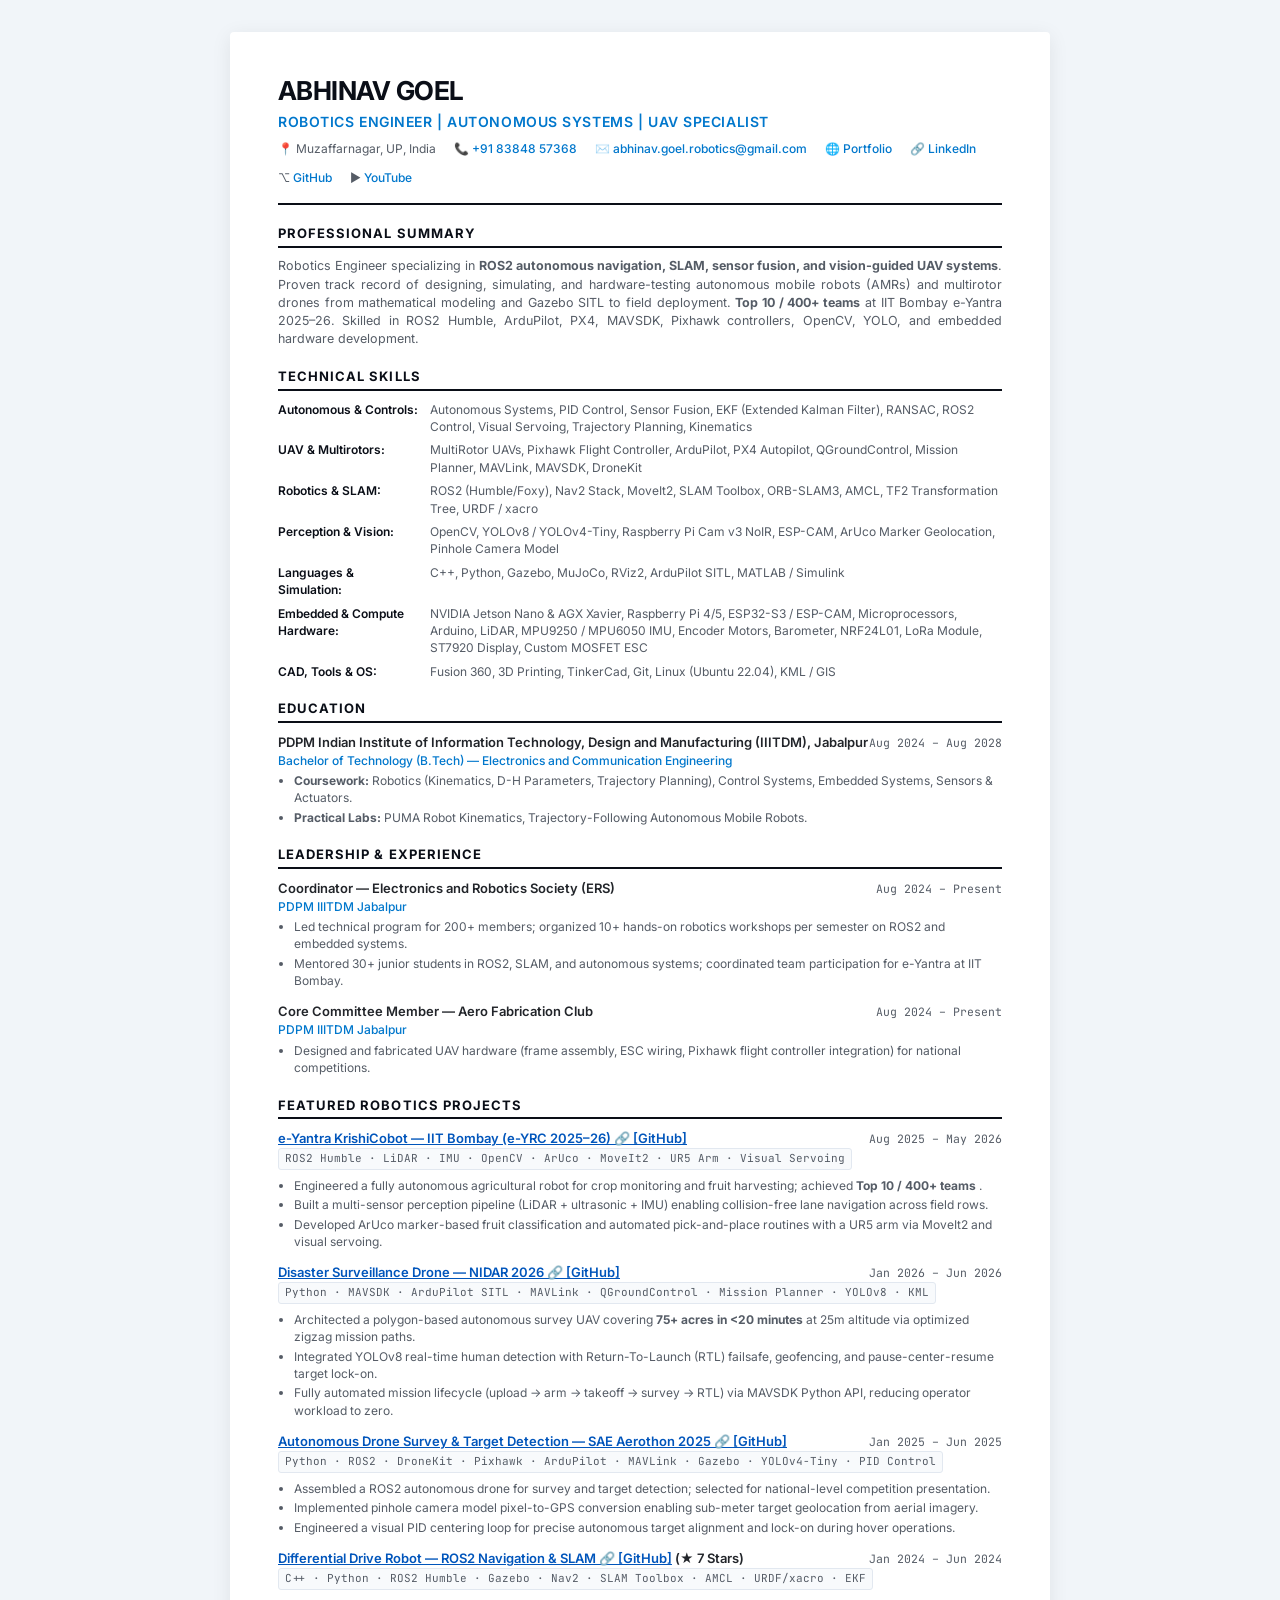
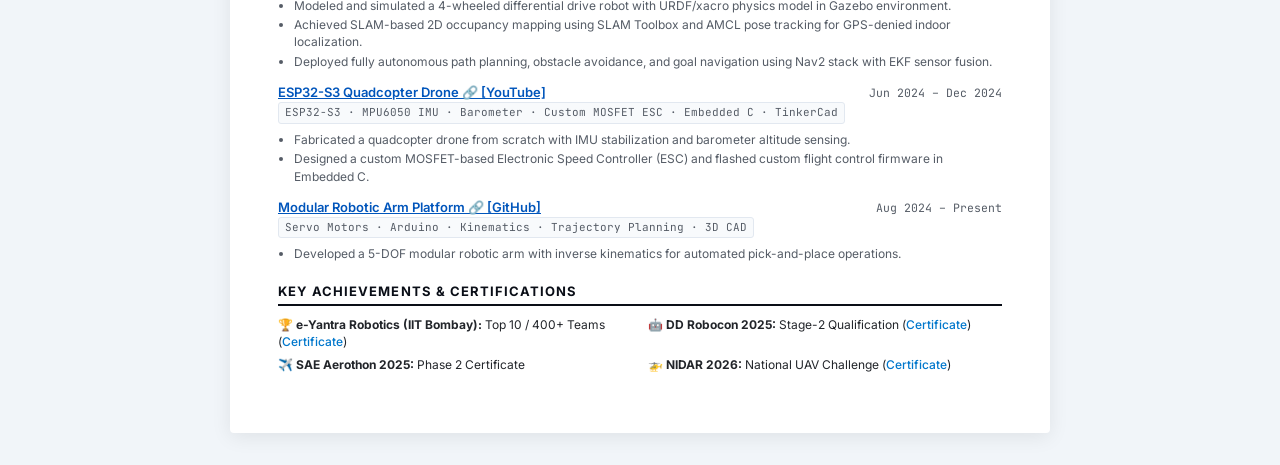
==== commit d2cb554b: "Remove (Top 4% nationally) from resume documents" ====
--- a/Resume/Abhinav_Goel_Resume.html
+++ b/Resume/Abhinav_Goel_Resume.html
@@ -245,7 +245,7 @@
         Robotics Engineer specializing in <strong>ROS2 autonomous navigation, SLAM, sensor fusion, and vision-guided UAV
           systems</strong>. Proven track record of designing, simulating, and hardware-testing autonomous mobile robots
         (AMRs) and multirotor drones from mathematical modeling and Gazebo SITL to field deployment. <strong>Top 10 /
-          400+ teams (Top 4% nationally)</strong> at IIT Bombay e-Yantra 2025–26. Skilled in ROS2 Humble, ArduPilot,
+          400+ teams</strong> at IIT Bombay e-Yantra 2025–26. Skilled in ROS2 Humble, ArduPilot,
         PX4, MAVSDK, Pixhawk controllers, OpenCV, YOLO, and embedded hardware development.
       </p>
     </section>
